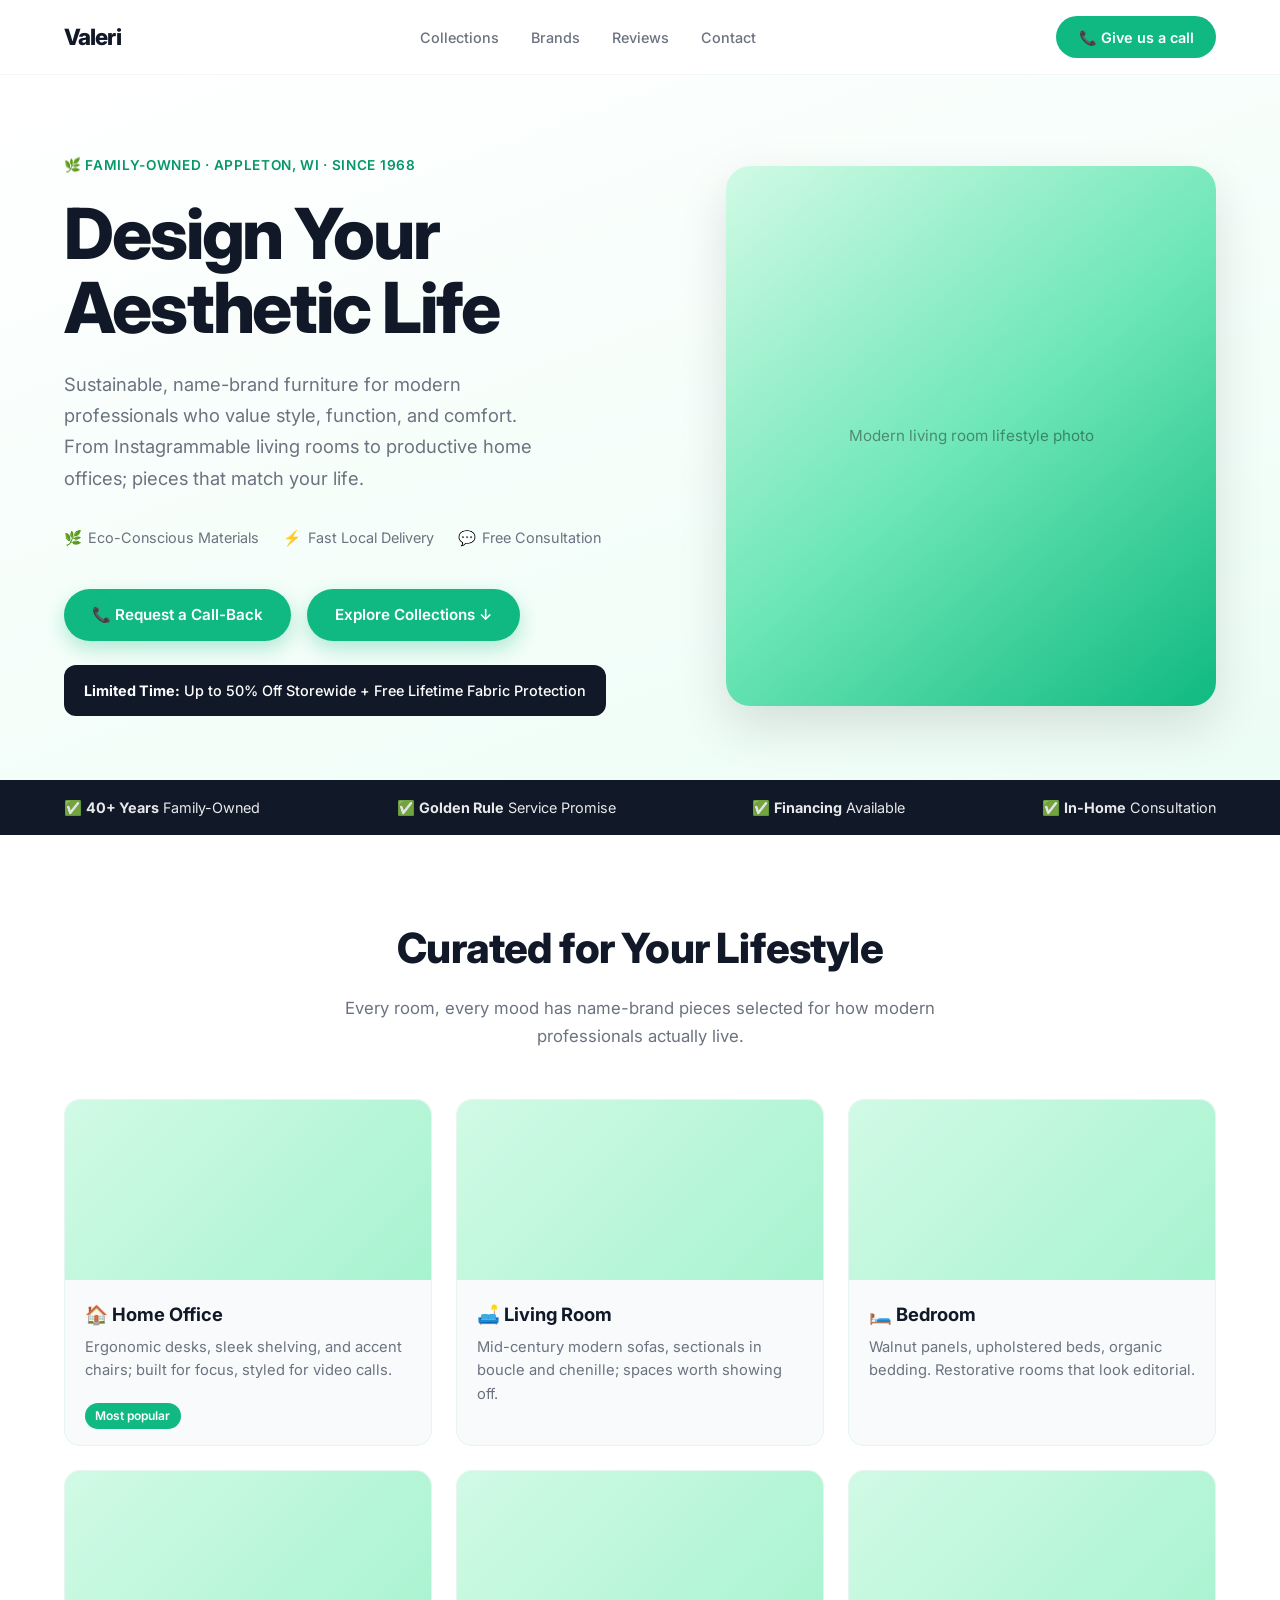
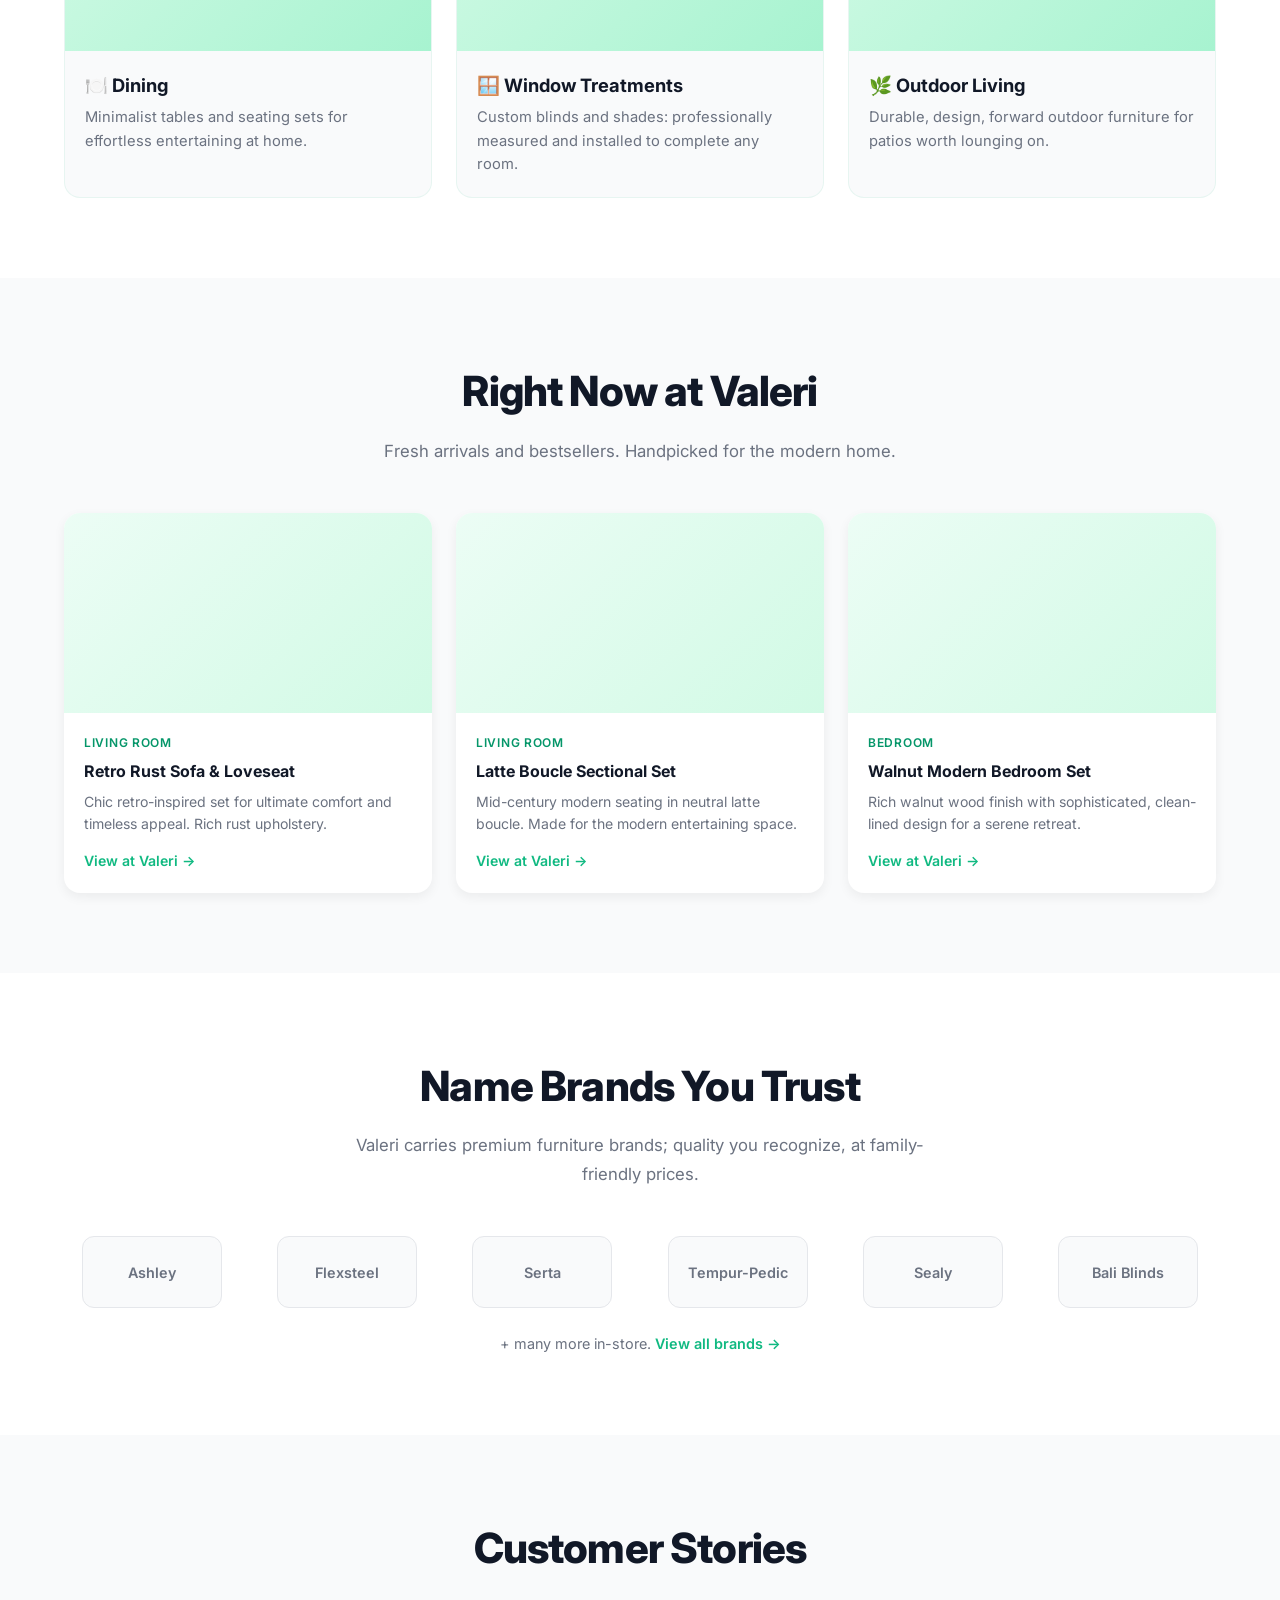
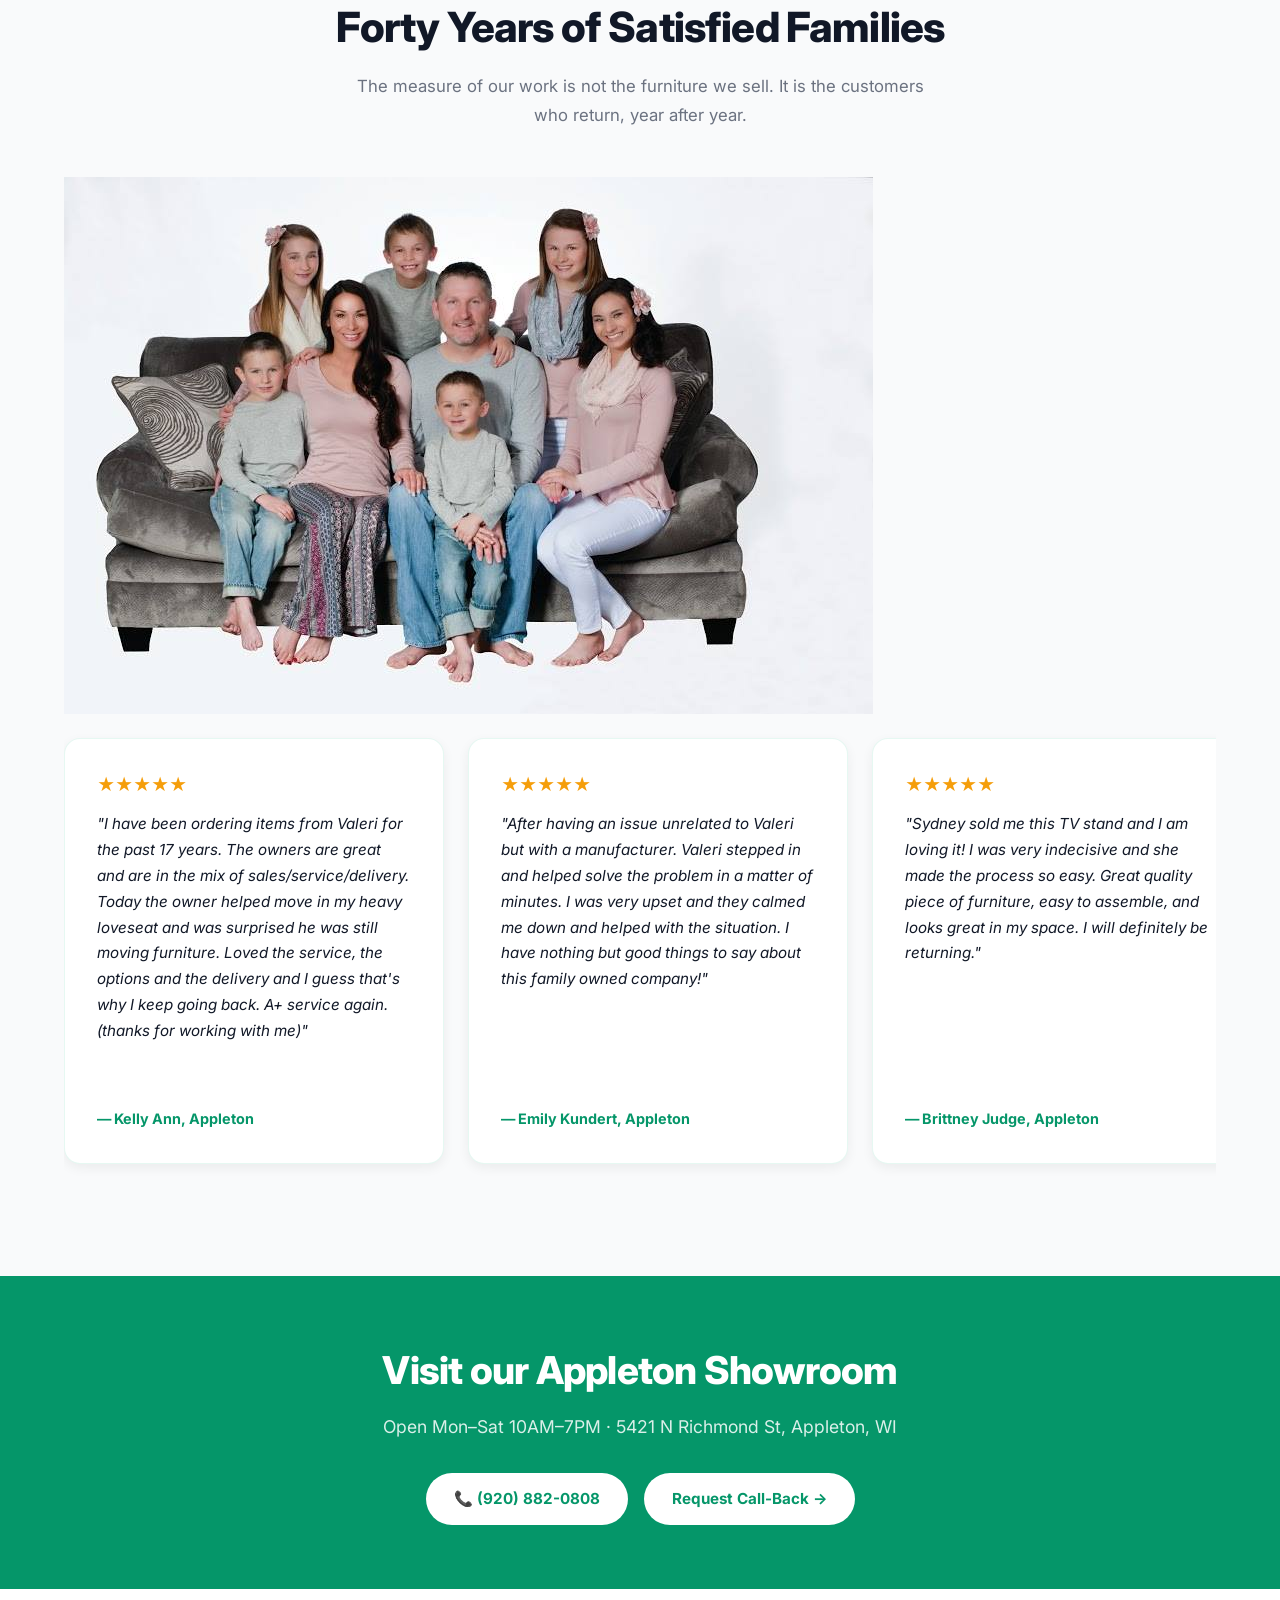
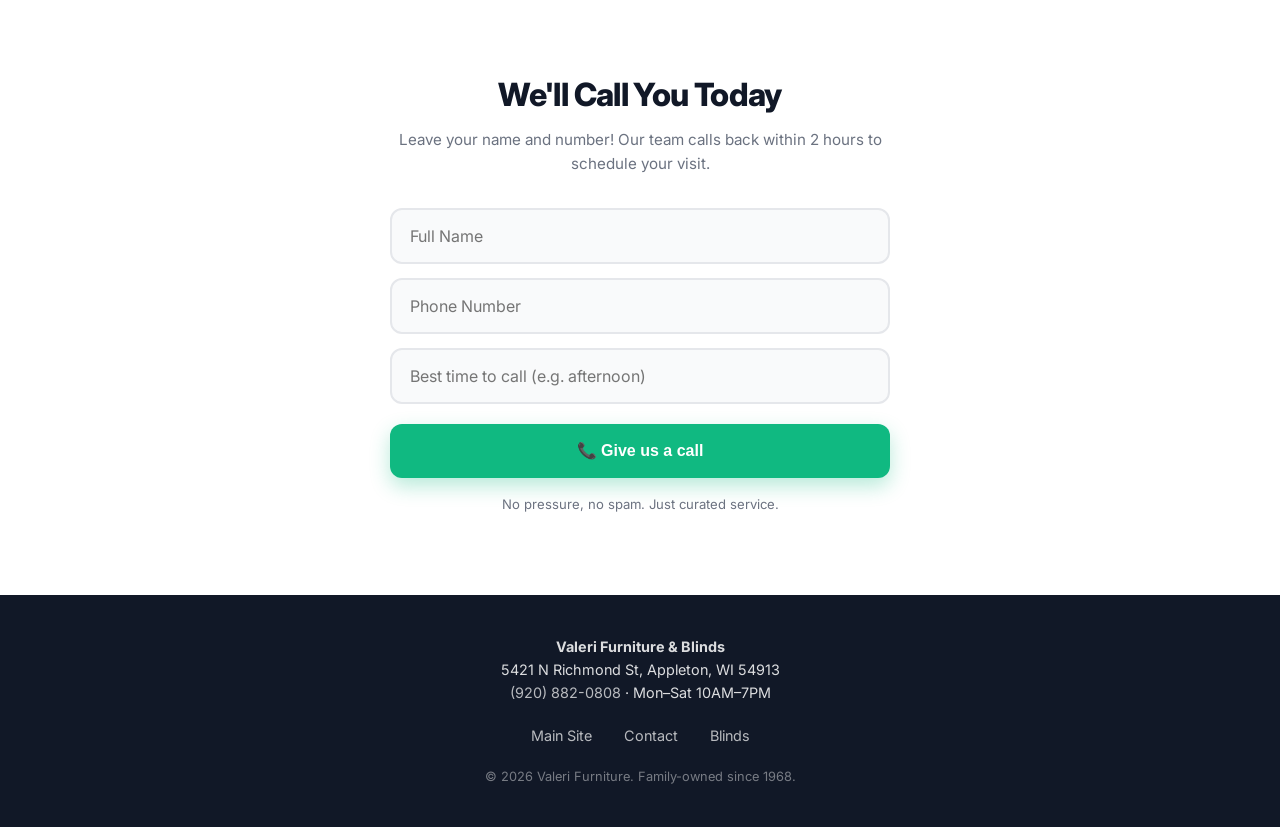
==== landing1/index.html @ 9cef9d53 "Modified image tag" ====
<!DOCTYPE html>
<html lang="en">
<head>
  <meta charset="UTF-8">
  <meta name="viewport" content="width=device-width, initial-scale=1.0">
  <title>Valeri Furniture | Modern Living for Ambitious Homes</title>
  <meta name="description" content="Name-brand furniture & custom blinds for modern professionals in Appleton, WI. Family-owned 40+ years. Schedule your free call-back today.">
  <link rel="stylesheet" href="styles.css">
  <link href="https://fonts.googleapis.com/css2?family=Inter:wght@300;400;500;600;700;800&display=swap" rel="stylesheet">
</head>
<body>

  <!-- Header -->
  <header class="header">
    <div class="container">
      <a href="#" class="logo">Valeri</a>
      <nav class="nav">
        <a href="#lifestyle">Collections</a>
        <a href="#brands">Brands</a>
        <a href="#testimonials">Reviews</a>
        <a href="#quickform">Contact</a>
      </nav>
      <a href="#quickform" class="cta-header">📞 Give us a call</a>
    </div>
  </header>

  <!-- Hero -->
  <section class="hero">
    <div class="container hero-grid">
      <div class="hero-content">
        <p class="eyebrow">🌿 Family-owned · Appleton, WI · Since 1968</p>
        <h1>Design Your<br>Aesthetic Life</h1>
        <p class="hero-lead">Sustainable, name-brand furniture for modern professionals who value style, function, and comfort. From Instagrammable living rooms to productive home offices; pieces that match your life.</p>
        <div class="hero-stats">
          <div>🌿 <span>Eco-Conscious Materials</span></div>
          <div>⚡ <span>Fast Local Delivery</span></div>
          <div>💬 <span>Free Consultation</span></div>
        </div>
        <div class="hero-actions">
          <a href="#quickform" class="btn btn-primary">📞 Request a Call-Back</a>
          <a href="#lifestyle" class="btn btn-primary">Explore Collections ↓</a>
        </div>
        <div class="hero-offer">
          <strong>Limited Time:</strong> Up to 50% Off Storewide + Free Lifetime Fabric Protection
        </div>
      </div>
      <div class="hero-image">
        <div class="hero-placeholder">
          <span>Modern living room lifestyle photo</span>
        </div>
      </div>
    </div>
  </section>

  <!-- Trust Bar -->
  <div class="trust-bar">
    <div class="container trust-grid">
      <div>✅ <strong>40+ Years</strong> Family-Owned</div>
      <div>✅ <strong>Golden Rule</strong> Service Promise</div>
      <div>✅ <strong>Financing</strong> Available</div>
      <div>✅ <strong>In-Home</strong> Consultation</div>
    </div>
  </div>

  <!-- Lifestyle Collections -->
  <section id="lifestyle" class="section lifestyle modern">
    <div class="container">
      <h2 class="section-title">Curated for Your Lifestyle</h2>
      <p class="section-subtitle">Every room, every mood has name-brand pieces selected for how modern professionals actually live.</p>
      <div class="grid-3">

        <div class="collection-card">
          <div class="card-image"></div>
          <h3>🏠 Home Office</h3>
          <p>Ergonomic desks, sleek shelving, and accent chairs; built for focus, styled for video calls.</p>
          <span class="card-tag">Most popular</span>
        </div>

        <div class="collection-card">
          <div class="card-image"></div>
          <h3>🛋️ Living Room</h3>
          <p>Mid-century modern sofas, sectionals in boucle and chenille; spaces worth showing off.</p>
        </div>

        <div class="collection-card">
          <div class="card-image"></div>
          <h3>🛏️ Bedroom</h3>
          <p>Walnut panels, upholstered beds, organic bedding. Restorative rooms that look editorial.</p>
        </div>

        <div class="collection-card">
          <div class="card-image"></div>
          <h3>🍽️ Dining</h3>
          <p>Minimalist tables and seating sets for effortless entertaining at home.</p>
        </div>

        <div class="collection-card">
          <div class="card-image"></div>
          <h3>🪟 Window Treatments</h3>
          <p>Custom blinds and shades: professionally measured and installed to complete any room.</p>
        </div>

        <div class="collection-card highlight-card">
          <div class="card-image"></div>
          <h3>🌿 Outdoor Living</h3>
          <p>Durable, design, forward outdoor furniture for patios worth lounging on.</p>
        </div>

      </div>
    </div>
  </section>

  <!-- Featured Products (from real site) -->
  <section class="section products-section">
    <div class="container">
      <h2 class="section-title">Right Now at Valeri</h2>
      <p class="section-subtitle">Fresh arrivals and bestsellers. Handpicked for the modern home.</p>
      <div class="grid-3">

        <div class="product-card">
          <div class="product-image"></div>
          <div class="product-body">
            <span class="product-tag">Living Room</span>
            <h3>Retro Rust Sofa & Loveseat</h3>
            <p>Chic retro-inspired set for ultimate comfort and timeless appeal. Rich rust upholstery.</p>
            <a href="https://valerifurniture.com" target="_blank" class="product-link">View at Valeri →</a>
          </div>
        </div>

        <div class="product-card">
          <div class="product-image"></div>
          <div class="product-body">
            <span class="product-tag">Living Room</span>
            <h3>Latte Boucle Sectional Set</h3>
            <p>Mid-century modern seating in neutral latte boucle. Made for the modern entertaining space.</p>
            <a href="https://valerifurniture.com" target="_blank" class="product-link">View at Valeri →</a>
          </div>
        </div>

        <div class="product-card">
          <div class="product-image"></div>
          <div class="product-body">
            <span class="product-tag">Bedroom</span>
            <h3>Walnut Modern Bedroom Set</h3>
            <p>Rich walnut wood finish with sophisticated, clean-lined design for a serene retreat.</p>
            <a href="https://valerifurniture.com" target="_blank" class="product-link">View at Valeri →</a>
          </div>
        </div>

      </div>
    </div>
  </section>

  <!-- Brands -->
  <section id="brands" class="section brands-section">
    <div class="container">
      <h2 class="section-title">Name Brands You Trust</h2>
      <p class="section-subtitle">Valeri carries premium furniture brands; quality you recognize, at family-friendly prices.</p>
      <div class="brands-grid">
        <div class="brand-logo">Ashley</div>
        <div class="brand-logo">Flexsteel</div>
        <div class="brand-logo">Serta</div>
        <div class="brand-logo">Tempur-Pedic</div>
        <div class="brand-logo">Sealy</div>
        <div class="brand-logo">Bali Blinds</div>
      </div>
      <p class="brands-note">+ many more in-store. <a href="https://valerifurniture.com/collections/brands-we-carry" target="_blank">View all brands →</a></p>
    </div>
  </section>

  <!-- Testimonials -->
  <section id="testimonials" class="section testimonials">
    <div class="container">
      <h2 class="section-title">Customer Stories</h2>
      <h2 class="section-title">Forty Years of Satisfied Families</h2>
      <p class="section-subtitle">The measure of our work is not the furniture we sell. It is the customers who return, year after year.</p>
      <img src="Valerii.jpg" alt="The Valeri Family">

      <div class="testimonial-slider">

        <blockquote class="testimonial">
          <div class="stars">★★★★★</div>
          <p>"I have been ordering items from Valeri for the past 17 years. The owners are great and are in the mix of sales/service/delivery. Today the owner helped move in my heavy loveseat and was surprised he was still moving furniture. Loved the service, the options and the delivery and I guess that's why I keep going back. A+ service again. (thanks for working with me)"</p>
          <cite>— Kelly Ann, Appleton</cite>
        </blockquote>

        <blockquote class="testimonial">
          <div class="stars">★★★★★</div>
          <p>"After having an issue unrelated to Valeri but with a manufacturer. Valeri stepped in and helped solve the problem in a matter of minutes. I was very upset and they calmed me down and helped with the situation. I have nothing but good things to say about this family owned company!"</p>
          <cite>— Emily Kundert, Appleton</cite>
        </blockquote>

        <blockquote class="testimonial">
          <div class="stars">★★★★★</div>
          <p>"Sydney sold me this TV stand and I am loving it! I was very indecisive and she made the process so easy. Great quality piece of furniture, easy to assemble, and looks great in my space. I will definitely be returning."</p>
          <cite>— Brittney Judge, Appleton</cite>
        </blockquote>

        <blockquote class="testimonial">
          <div class="stars">★★★★★</div>
          <p>"Purchased a bedroom set, sectional, mattress & adjustable bed from Valeri Furniture. We are very happy and continue to come back, we even ordered blinds & they installed them a few months ago. This is our go to store! We love Valeri Furniture."</p>
          <cite>— Gabe Vanske, Appleton</cite>
        </blockquote>
        

        <blockquote class="testimonial">
          <div class="stars">★★★★★</div>
          <p>"We had purchased a complete living room set back in 2009 from them. After years of wear and tear, kids and dogs we wanted to finally upgrade with the recent purchase of a new home. We looked many places for a sectional that would fit our budget and need. We found that once again here. We worked with Kenn who was absolutely terrific! He was helpful, knowledgeable and not pushy at all! Would definitely recommend them again to anyone!"</p>
          <cite>— Johanna Edwards, Appleton</cite>
        </blockquote>

        <blockquote class="testimonial">
          <div class="stars">★★★★★</div>
          <p>"The wife & I just had a king split adjustable bed delivered. Best night sleep of my life. I slept in zero gravity all night. My parents referred us to this store several years ago, our whole house is from Valeri Furniture!"</p>
          <cite>— Sawyer Gooding, Appleton</cite>
        </blockquote>

        <a href="https://www.google.com/search?sca_esv=5e11387e8a170f54&biw=1536&bih=730&sxsrf=ANbL-n7asHtGsJh8HxLMoYu7cb5qwlMh2Q:1772824859037&si=AL3DRZHrmvnFAVQPOO2Bzhf8AX9KZZ6raUI_dT7DG_z0kV2_xyOXmFd7DZSTXP_BuLMNf1YDcKlBXFcZuJxismnZFxEmc47LYChSR11AWuBav4-r_kHDCDWfAqDIqKJzDCmRNh333SdoqXtrgco1N5qkAnIiEr9kTg%3D%3D&q=Valeri+Furniture+%26+Blinds+Reviews&sa=X&ved=2ahUKEwjr--Kf_4uTAxW1p1YBHQ_rB0cQ0bkNegQIKRAH" class="btn btn-gold btn-large">Hear from more of our happy customers!</a>

      </div>
    </div>
  </section>

  <!-- CTA Strip -->
  <section class="cta-section">
    <div class="container">
      <h2>Visit our Appleton Showroom</h2>
      <p>Open Mon–Sat 10AM–7PM · 5421 N Richmond St, Appleton, WI</p>
      <div class="quick-actions">
        <a href="tel:+19208820808" class="btn btn-white">📞 (920) 882-0808</a>
        <a href="#quickform" class="btn btn-white">Request Call-Back →</a>
      </div>
    </div>
  </section>

  <!-- Quick Call-Back Form -->
  <section id="quickform" class="section quickform">
    <div class="container">
      <form class="contact-form">
        <h2>We'll Call You Today</h2>
        <p class="form-sub">Leave your name and number! Our team calls back within 2 hours to schedule your visit.</p>
        <div class="form-grid">
          <input type="text" placeholder="Full Name" required>
          <input type="tel" placeholder="Phone Number" required>
          <input type="text" placeholder="Best time to call (e.g. afternoon)">
        </div>
        <button type="submit" class="btn btn-primary">📞 Give us a call</button>
        <p class="form-note">No pressure, no spam. Just curated service.</p>
      </form>
    </div>
  </section>

  <!-- Footer -->
  <footer class="footer">
    <div class="container footer-inner">
      <div>
        <strong>Valeri Furniture & Blinds</strong><br>
        5421 N Richmond St, Appleton, WI 54913<br>
        <a href="tel:+19208820808">(920) 882-0808</a> · Mon–Sat 10AM–7PM
      </div>
      <div class="footer-links">
        <a href="https://valerifurniture.com" target="_blank">Main Site</a>
        <a href="https://valerifurniture.com/pages/contact" target="_blank">Contact</a>
        <a href="https://valerifurniture.com/pages/shades-and-blinds" target="_blank">Blinds</a>
      </div>
      <p class="footer-copy">© 2026 Valeri Furniture. Family-owned since 1968.</p>
    </div>
  </footer>

  <script src="script.js"></script>
</body>
</html>
---- landing1/styles.css ----
/* ============================================
   LP1: Modern Professional (25–45)
   Design: Minimalist, high-contrast, mobile-first
   Psychology: Eco, speed, low-friction
   ============================================ */

:root {
  --primary: #10B981;
  --secondary: #059669;
  --primary-light: #ECFDF5;
  --neutral-50: #F9FAFB;
  --neutral-100: #F3F4F6;
  --neutral-900: #111827;
  --text-primary: #111827;
  --text-secondary: #6B7280;
  --shadow-sm: 0 4px 12px rgba(0,0,0,0.06);
  --shadow-md: 0 10px 30px rgba(0,0,0,0.08);
  --shadow-lg: 0 20px 50px rgba(0,0,0,0.12);
  --radius: 16px;
  --transition: all 0.25s ease;
}

* { margin: 0; padding: 0; box-sizing: border-box; }

body {
  font-family: 'Inter', sans-serif;
  line-height: 1.6;
  color: var(--text-primary);
  background: var(--neutral-50);
  font-weight: 400;
  -webkit-font-smoothing: antialiased;
}

.container {
  max-width: 1200px;
  margin: 0 auto;
  padding: 0 1.5rem;
}

/* ---- Header ---- */
.header {
  position: sticky;
  top: 0;
  background: rgba(255,255,255,0.96);
  backdrop-filter: blur(20px);
  z-index: 100;
  padding: 1rem 0;
  border-bottom: 1px solid rgba(0,0,0,0.04);
}
.header .container {
  display: flex;
  justify-content: space-between;
  align-items: center;
  gap: 2rem;
}
.logo {
  font-weight: 800;
  font-size: 1.4rem;
  letter-spacing: -0.04em;
  text-decoration: none;
  color: var(--text-primary);
}
.nav {
  display: flex;
  gap: 2rem;
}
.nav a {
  color: var(--text-secondary);
  text-decoration: none;
  font-weight: 500;
  font-size: 0.9rem;
  transition: var(--transition);
}
.nav a:hover { color: var(--primary); }
.cta-header {
  background: var(--primary);
  color: white;
  padding: 0.6rem 1.4rem;
  border-radius: 50px;
  font-weight: 600;
  font-size: 0.9rem;
  text-decoration: none;
  transition: var(--transition);
  white-space: nowrap;
}
.cta-header:hover {
  background: var(--secondary);
  transform: translateY(-1px);
}

/* ---- Hero ---- */
.hero {
  padding: 5rem 0 4rem;
  background: linear-gradient(160deg, #ffffff 0%, var(--primary-light) 100%);
  overflow: hidden;
}
.hero-grid {
  display: grid;
  grid-template-columns: 1.1fr 0.9fr;
  gap: 4rem;
  align-items: center;
}
.eyebrow {
  display: block;
  font-size: 0.85rem;
  font-weight: 600;
  letter-spacing: 0.05em;
  color: var(--secondary);
  text-transform: uppercase;
  margin-bottom: 1.25rem;
}
.hero h1 {
  font-size: clamp(2.8rem, 5.5vw, 4.5rem);
  font-weight: 800;
  line-height: 1.05;
  letter-spacing: -0.03em;
  margin-bottom: 1.5rem;
  color: var(--text-primary);
}
.hero-lead {
  font-size: 1.15rem;
  color: var(--text-secondary);
  margin-bottom: 2rem;
  max-width: 500px;
  line-height: 1.7;
}
.hero-stats {
  display: flex;
  gap: 1.5rem;
  margin-bottom: 2.5rem;
  flex-wrap: wrap;
}
.hero-stats div {
  font-size: 0.9rem;
  font-weight: 600;
  color: var(--text-primary);
  display: flex;
  align-items: center;
  gap: 0.4rem;
}
.hero-stats span {
  font-weight: 400;
  color: var(--text-secondary);
}
.hero-actions {
  display: flex;
  gap: 1rem;
  flex-wrap: wrap;
  margin-bottom: 1.5rem;
}
.hero-offer {
  background: var(--neutral-900);
  color: white;
  padding: 0.9rem 1.25rem;
  border-radius: 12px;
  font-size: 0.9rem;
  font-weight: 500;
  display: inline-block;
}
.hero-placeholder {
  width: 100%;
  aspect-ratio: 4/5;
  max-height: 540px;
  background: linear-gradient(140deg, #D1FAE5 0%, #6EE7B7 50%, #10B981 100%);
  border-radius: 24px;
  display: flex;
  align-items: center;
  justify-content: center;
  color: rgba(0,0,0,0.4);
  font-size: 0.95rem;
  box-shadow: var(--shadow-lg);
}

/* ---- Buttons ---- */
.btn {
  display: inline-flex;
  align-items: center;
  justify-content: center;
  padding: 0.85rem 1.75rem;
  border-radius: 50px;
  font-weight: 600;
  font-size: 0.95rem;
  text-decoration: none;
  transition: var(--transition);
  cursor: pointer;
  border: none;
}
.btn-primary {
  background: var(--primary);
  color: white;
  box-shadow: 0 8px 20px rgba(16,185,129,0.3);
}
.btn-primary:hover {
  background: var(--secondary);
  transform: translateY(-2px);
  box-shadow: 0 16px 32px rgba(16,185,129,0.35);
}
/* For use on LIGHT backgrounds */
.btn-outline-dark {
  background: transparent;
  color: var(--primary);
  border: 1.5px solid var(--primary);
}
.btn-outline-dark:hover {
  background: var(--primary);
  color: white;
}
/* For use on DARK/GREEN backgrounds */
.btn-outline-light {
  background: transparent;
  color: white;
  border: 2px solid rgba(255,255,255,0.7);
}
.btn-outline-light:hover { background: rgba(255,255,255,0.1); }

.btn-ghost {
  background: transparent;
  color: var(--text-secondary);
  border: 1.5px solid #E5E7EB;
}
.btn-ghost:hover {
  border-color: var(--primary);
  color: var(--primary);
}
.btn-white {
  background: white;
  color: var(--secondary);
  font-weight: 700;
}
.btn-white:hover { transform: translateY(-2px); }

/* ---- Trust Bar ---- */
.trust-bar {
  background: var(--neutral-900);
  color: white;
  padding: 1rem 0;
}
.trust-grid {
  display: flex;
  justify-content: space-between;
  align-items: center;
  gap: 1rem;
  flex-wrap: wrap;
  font-size: 0.9rem;
}
.trust-grid div { opacity: 0.9; }

/* ---- Sections ---- */
.section { padding: 5rem 0; }
.section-title {
  font-size: clamp(1.8rem, 3.5vw, 2.6rem);
  font-weight: 800;
  text-align: center;
  margin-bottom: 0.75rem;
  letter-spacing: -0.02em;
}
.section-subtitle {
  text-align: center;
  color: var(--text-secondary);
  font-size: 1.05rem;
  max-width: 600px;
  margin: 0 auto 3rem;
  line-height: 1.7;
}

/* ---- Collection Cards — LEFT ALIGNED, edge-to-edge image ---- */
.lifestyle { background: white; }
.grid-3 {
  display: grid;
  grid-template-columns: repeat(auto-fit, minmax(300px, 1fr));
  gap: 1.5rem;
}
.collection-card {
  background: var(--neutral-50);
  border-radius: var(--radius);
  overflow: hidden;
  transition: var(--transition);
  border: 1px solid rgba(16,185,129,0.08);
  display: flex;
  flex-direction: column;
  text-align: left;           /* FIX: was center */
}
.collection-card:hover {
  transform: translateY(-6px);
  box-shadow: var(--shadow-md);
  border-color: var(--primary);
}
.card-image {
  height: 180px;
  background: linear-gradient(135deg, #D1FAE5, #A7F3D0);
  flex-shrink: 0;
}
.collection-card h3 {
  font-size: 1.15rem;
  font-weight: 700;
  margin-bottom: 0.4rem;
  padding: 1.25rem 1.25rem 0;   /* FIX: padding on text, not card */
  color: var(--text-primary);
}
.collection-card p {
  font-size: 0.92rem;
  color: var(--text-secondary);
  padding: 0 1.25rem 1.25rem;   /* FIX: padding on text */
  flex: 1;
  margin: 0;
}
.card-tag {
  display: inline-block;
  background: var(--primary);
  color: white;
  font-size: 0.75rem;
  font-weight: 600;
  padding: 0.2rem 0.65rem;
  border-radius: 50px;
  margin: 0 1.25rem 1rem;
  align-self: flex-start;
}

/* ---- Products ---- */
.products-section { background: var(--neutral-50); }
.product-card {
  background: white;
  border-radius: var(--radius);
  overflow: hidden;
  box-shadow: var(--shadow-sm);
  transition: var(--transition);
  display: flex;
  flex-direction: column;
}
.product-card:hover {
  transform: translateY(-4px);
  box-shadow: var(--shadow-md);
}
.product-image {
  height: 200px;
  background: linear-gradient(135deg, #ECFDF5, #D1FAE5);
}
.product-body {
  padding: 1.25rem;
  display: flex;
  flex-direction: column;
  flex: 1;
  gap: 0.4rem;
}
.product-tag {
  font-size: 0.75rem;
  font-weight: 600;
  color: var(--secondary);
  text-transform: uppercase;
  letter-spacing: 0.06em;
}
.product-body h3 {
  font-size: 1rem;
  font-weight: 700;
}
.product-body p {
  font-size: 0.88rem;
  color: var(--text-secondary);
  flex: 1;
}
.product-link {
  font-size: 0.88rem;
  font-weight: 600;
  color: var(--primary);
  text-decoration: none;
  margin-top: 0.5rem;
}
.product-link:hover { color: var(--secondary); }

/* ---- Brands ---- */
.brands-section { background: white; }
.brands-grid {
  display: grid;
  grid-template-columns: repeat(auto-fit, minmax(140px, 1fr));
  gap: 1.25rem;
  margin-bottom: 1.5rem;
  justify-items: center;
}
.brand-logo {
  height: 72px;
  width: 140px;
  background: var(--neutral-50);
  border: 1px solid #E5E7EB;
  border-radius: 12px;
  display: flex;
  align-items: center;
  justify-content: center;
  font-weight: 600;
  font-size: 0.9rem;
  color: var(--text-secondary);
  transition: var(--transition);
}
.brand-logo:hover {
  border-color: var(--primary);
  color: var(--primary);
  box-shadow: var(--shadow-sm);
}
.brands-note {
  text-align: center;
  font-size: 0.9rem;
  color: var(--text-secondary);
}
.brands-note a {
  color: var(--primary);
  font-weight: 600;
  text-decoration: none;
}

/* ---- Testimonials ---- */
.testimonials { background: var(--neutral-50); }
.testimonial-slider {
  display: flex;
  gap: 1.5rem;
  overflow-x: auto;
  padding: 1rem 0 2rem;
  scrollbar-width: none;
  -ms-overflow-style: none;
}
.testimonial-slider::-webkit-scrollbar { display: none; }
.testimonial {
  flex: 0 0 380px;
  background: white;
  padding: 2rem;
  border-radius: var(--radius);
  box-shadow: var(--shadow-sm);
  border: 1px solid rgba(16,185,129,0.1);
  display: flex;
  flex-direction: column;
  gap: 0.75rem;
}
.stars { color: #F59E0B; font-size: 1.1rem; }
.testimonial p {
  font-size: 0.95rem;
  color: var(--text-primary);
  line-height: 1.7;
  font-style: italic;
  flex: 1;
}
.testimonial cite {
  font-weight: 700;
  font-style: normal;
  font-size: 0.9rem;
  color: var(--secondary);
}

/* ---- CTA Section ---- */
.cta-section {
  background: var(--secondary);
  color: white;
  text-align: center;
  padding: 4rem 0;
}
.cta-section h2 {
  font-size: clamp(1.8rem, 3vw, 2.5rem);
  font-weight: 800;
  margin-bottom: 0.75rem;
  letter-spacing: -0.02em;
}
.cta-section p {
  font-size: 1.1rem;
  opacity: 0.85;
  margin-bottom: 2rem;
}
.quick-actions {
  display: flex;
  gap: 1rem;
  justify-content: center;
  flex-wrap: wrap;
}

/* ---- Quick Form ---- */
.quickform { background: white; }
.contact-form {
  max-width: 500px;
  margin: 0 auto;
  text-align: center;
}
.contact-form h2 {
  font-size: 2rem;
  font-weight: 800;
  margin-bottom: 0.5rem;
  letter-spacing: -0.02em;
}
.form-sub {
  color: var(--text-secondary);
  margin-bottom: 2rem;
  font-size: 0.95rem;
}
.form-grid {
  display: grid;
  gap: 0.85rem;
  margin-bottom: 1.25rem;
  text-align: left;
}
input {
  padding: 1rem 1.1rem;
  border: 2px solid #E5E7EB;
  border-radius: 12px;
  font-family: inherit;
  font-size: 1rem;
  transition: var(--transition);
  width: 100%;
  background: var(--neutral-50);
}
input:focus {
  outline: none;
  border-color: var(--primary);
  background: white;
  box-shadow: 0 0 0 3px rgba(16,185,129,0.1);
}
.contact-form .btn-primary {
  width: 100%;
  padding: 1.1rem;
  font-size: 1rem;
  border-radius: 12px;
  margin-bottom: 1rem;
}
.form-note {
  font-size: 0.82rem;
  color: var(--text-secondary);
}

/* ---- Footer ---- */
.footer {
  background: var(--neutral-900);
  color: rgba(255,255,255,0.85);
  padding: 2.5rem 0;
  font-size: 0.9rem;
}
.footer-inner {
  display: flex;
  flex-direction: column;
  align-items: center;
  gap: 1.25rem;
  text-align: center;
}
.footer a {
  color: rgba(255,255,255,0.7);
  text-decoration: none;
}
.footer a:hover { color: white; }
.footer-links { display: flex; gap: 2rem; }
.footer-copy { opacity: 0.5; font-size: 0.8rem; }

/* ---- Responsive ---- */
@media (max-width: 900px) {
  .hero-grid {
    grid-template-columns: 1fr;
    gap: 2.5rem;
  }
  .hero-image { display: none; }
  .hero-content { max-width: 100%; }   /* FIX: release full width */
  .trust-grid { justify-content: center; gap: 1.5rem; }
}

@media (max-width: 768px) {
  .nav { display: none; }
  .hero { padding: 3.5rem 0 3rem; }
  .hero h1 { font-size: 2.8rem; }
  .section { padding: 3.5rem 0; }
  .testimonial { flex: 0 0 300px; }
  .grid-3 { grid-template-columns: 1fr; }
  .trust-grid { flex-direction: column; align-items: flex-start; gap: 0.5rem; }
}

@media (max-width: 480px) {
  .container { padding: 0 1rem; }
  .cta-header { display: none; }
  .hero-actions { flex-direction: column; }
}

/* ---- Print ---- */
@media print {
  body { font-size: 12pt; background: white !important; color: black !important; }
  .header, .cta-section, .quickform, .nav, .hero-offer, .trust-bar { display: none !important; }
  a[href^="tel:"] { color: black !important; }
  a[href^="tel:"]::after { content: " (" attr(href) ")"; font-weight: bold; }
}
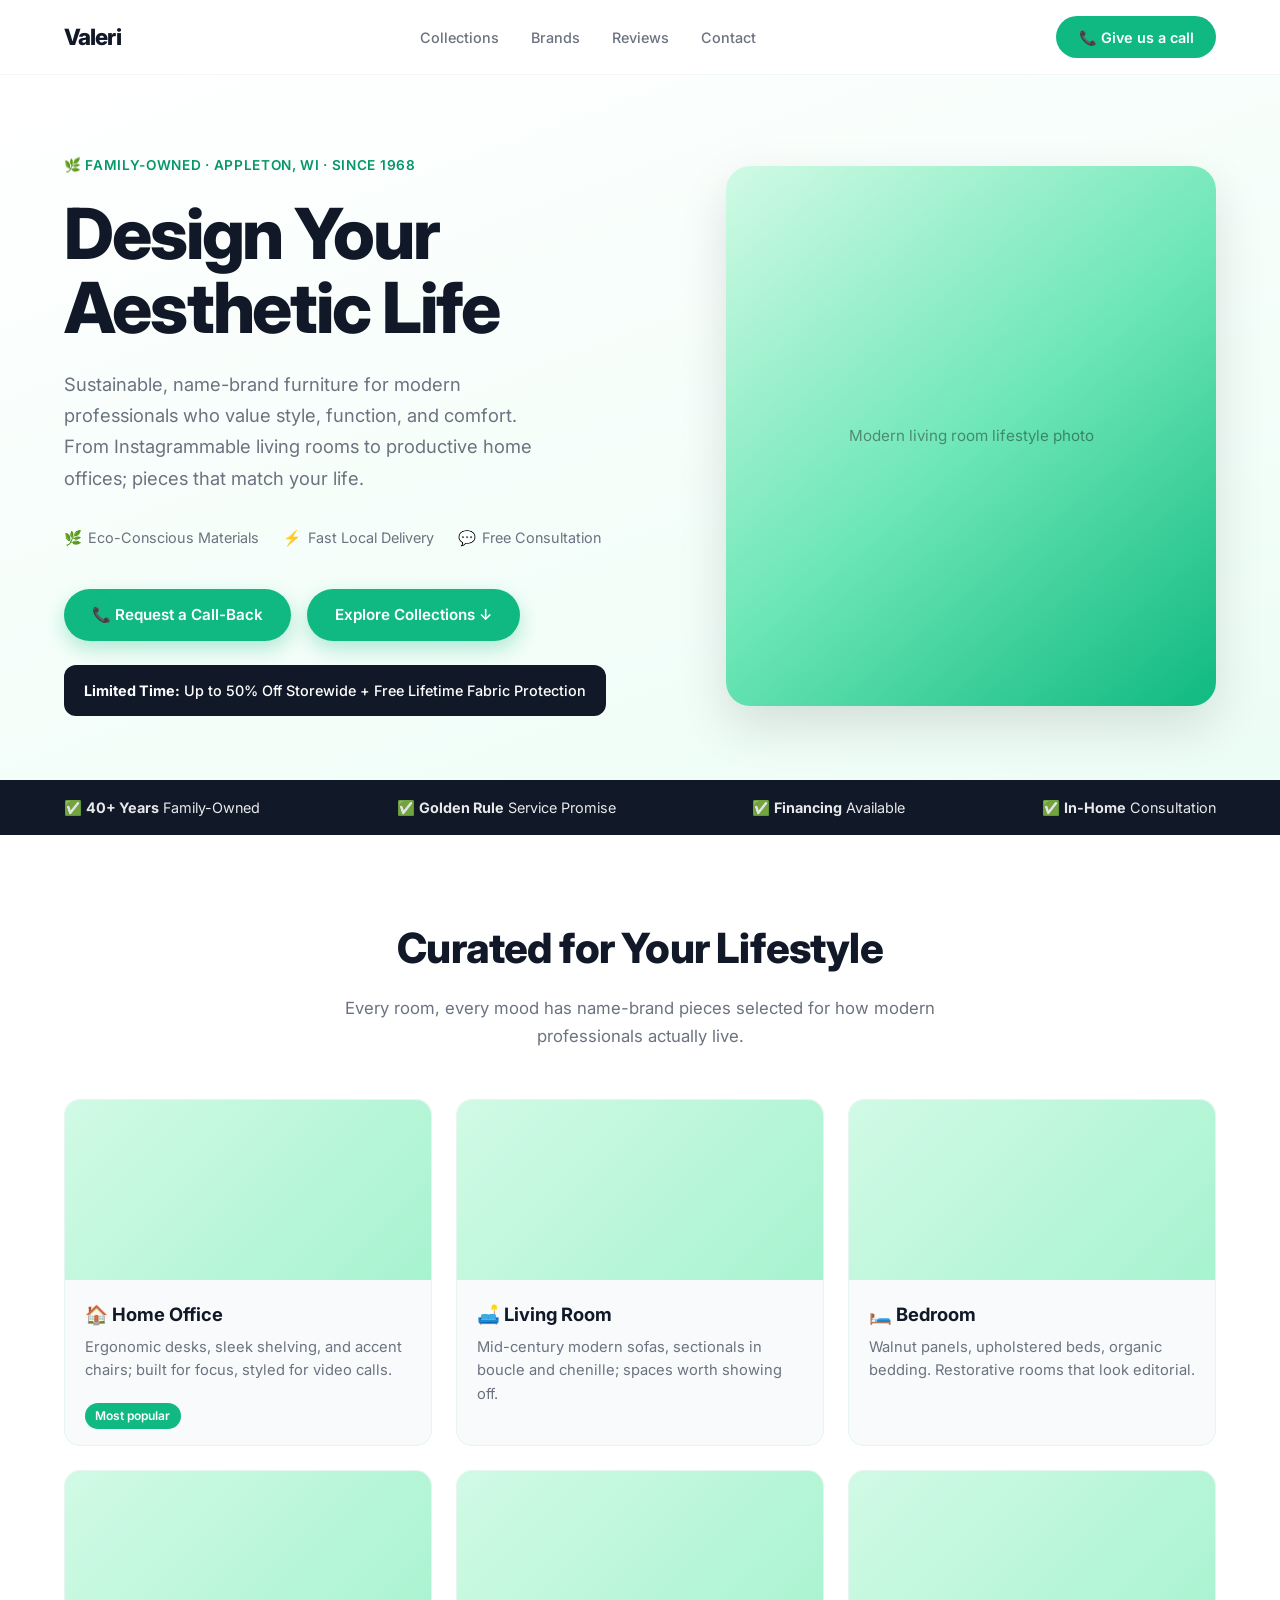
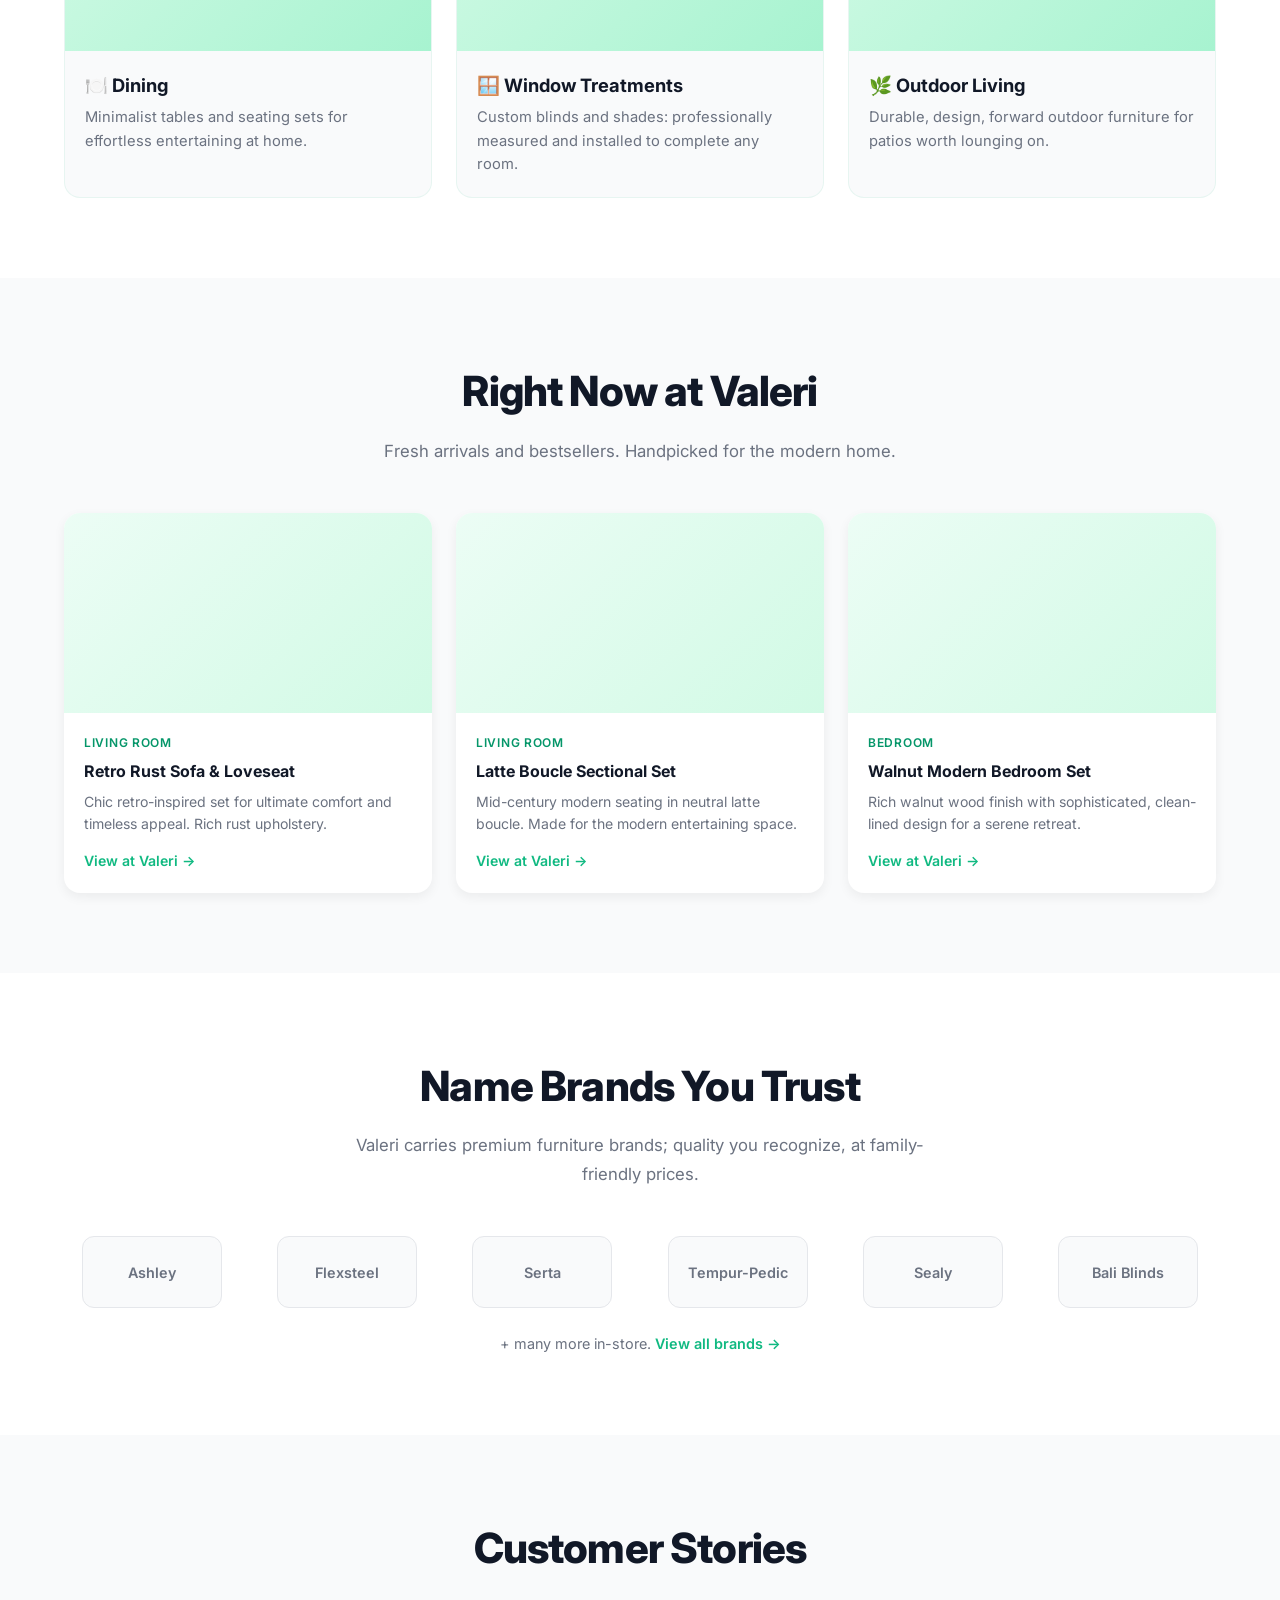
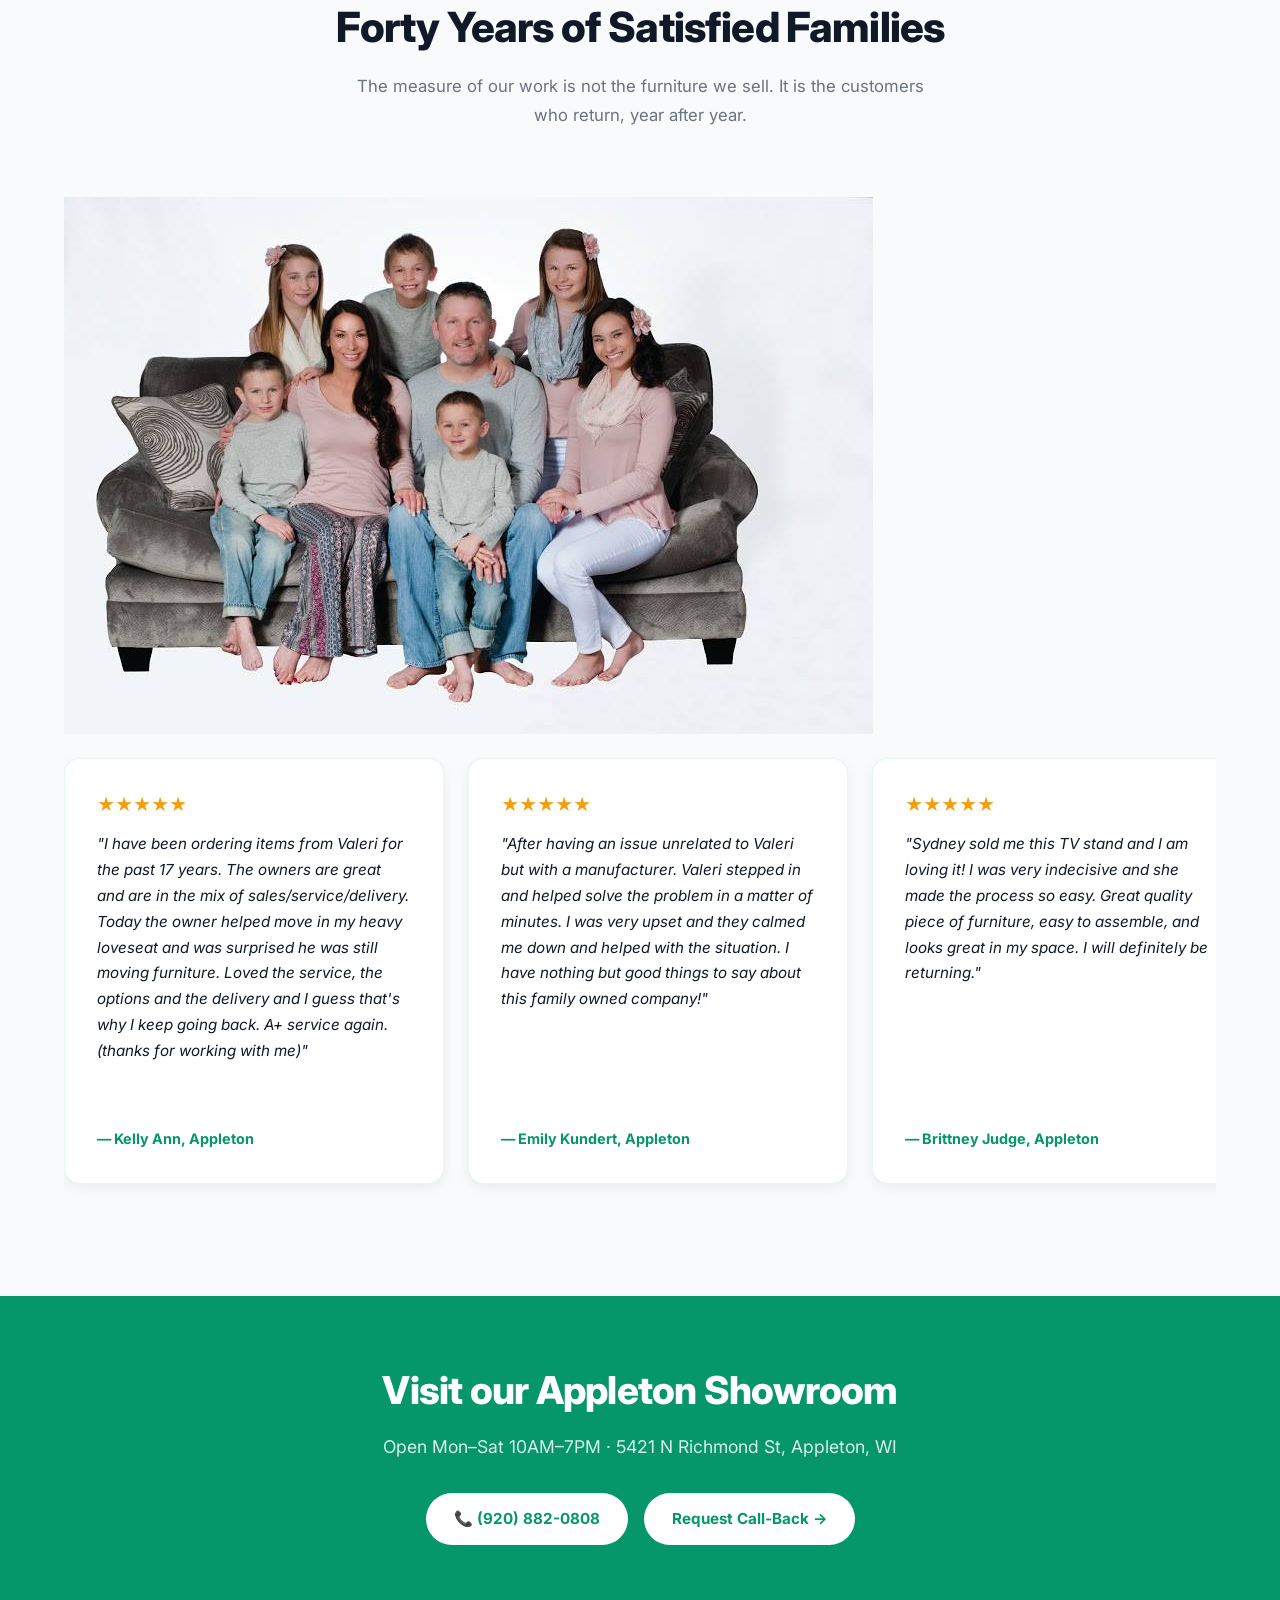
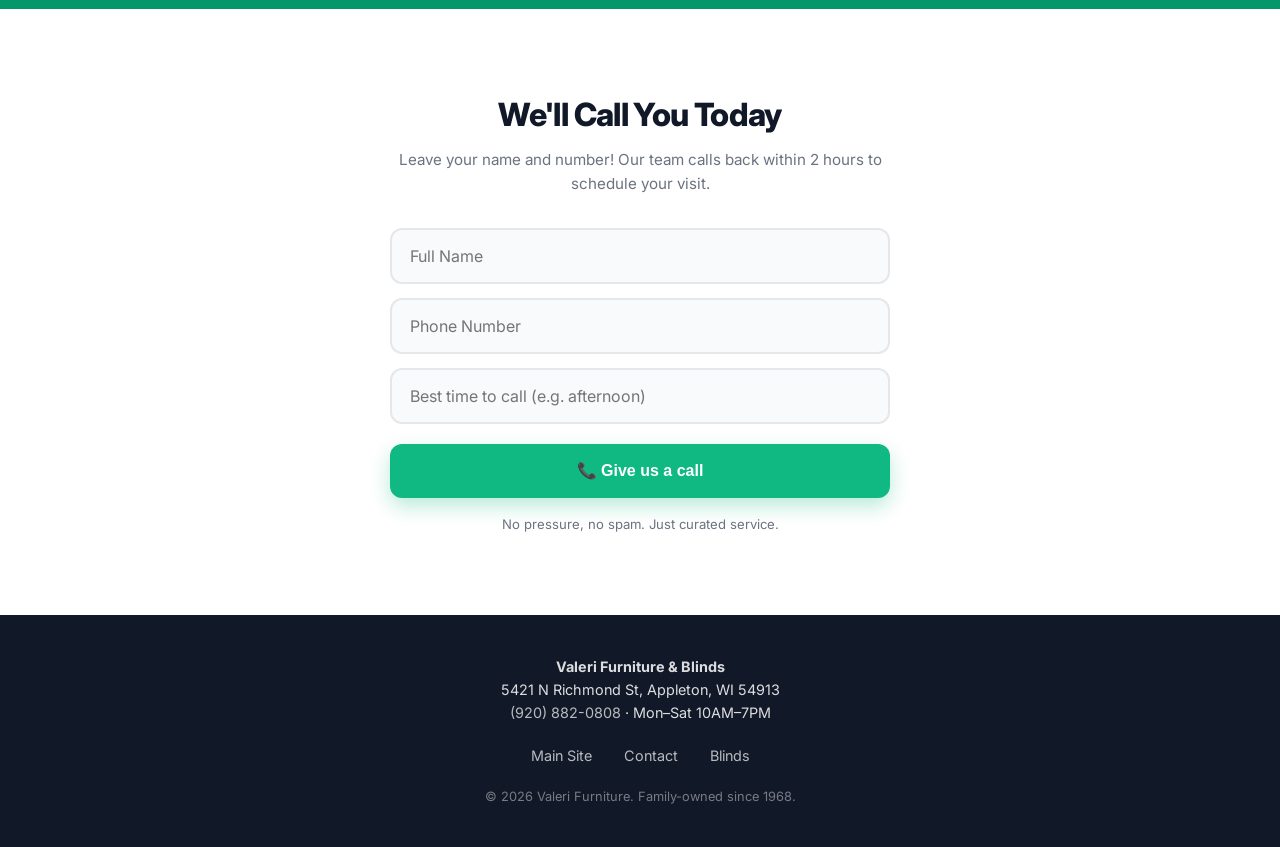
==== commit a1724e4f: "Introduced space around the family photo" ====
--- a/landing1/index.html
+++ b/landing1/index.html
@@ -174,7 +174,7 @@
       <h2 class="section-title">Customer Stories</h2>
       <h2 class="section-title">Forty Years of Satisfied Families</h2>
       <p class="section-subtitle">The measure of our work is not the furniture we sell. It is the customers who return, year after year.</p>
-      <img src="Valerii.jpg" alt="The Valeri Family">
+      <img src="Valerii.jpg" style="margin-top: 20px;" alt="The Valeri Family">
 
       <div class="testimonial-slider">
 
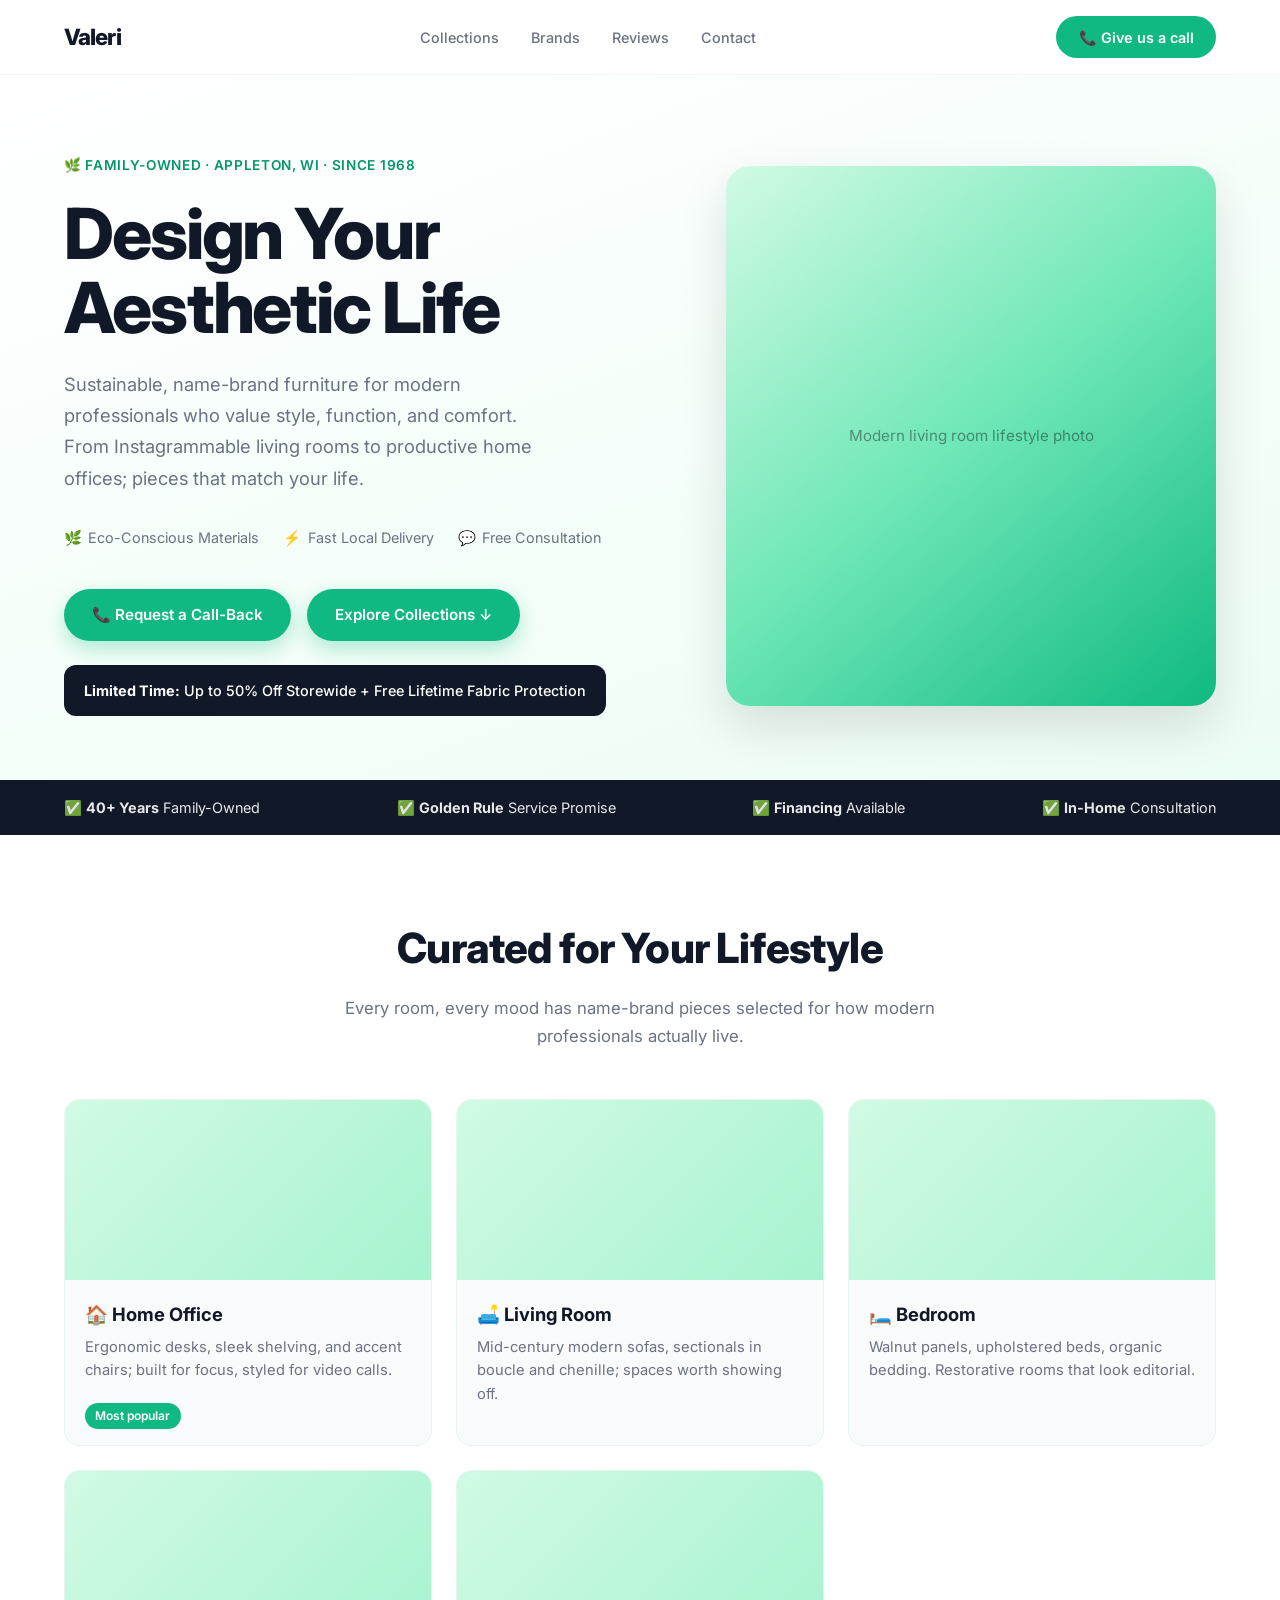
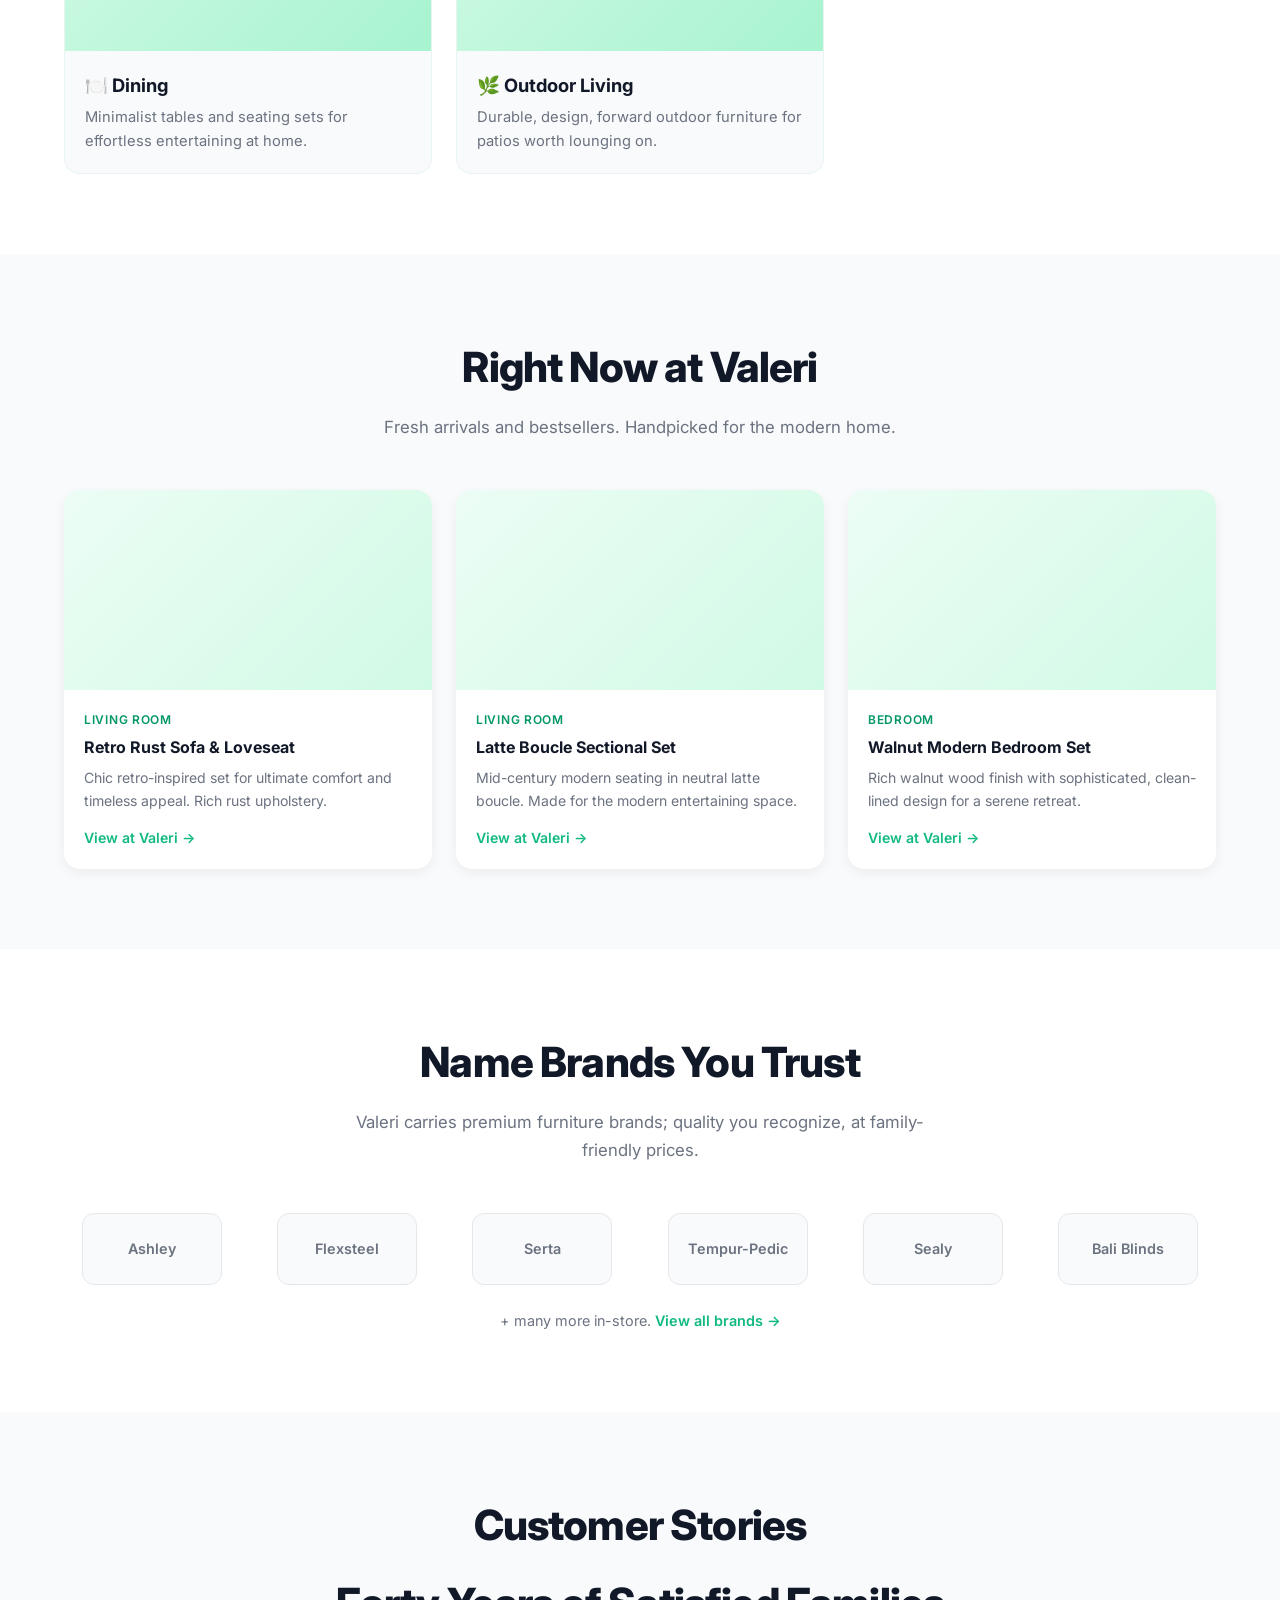
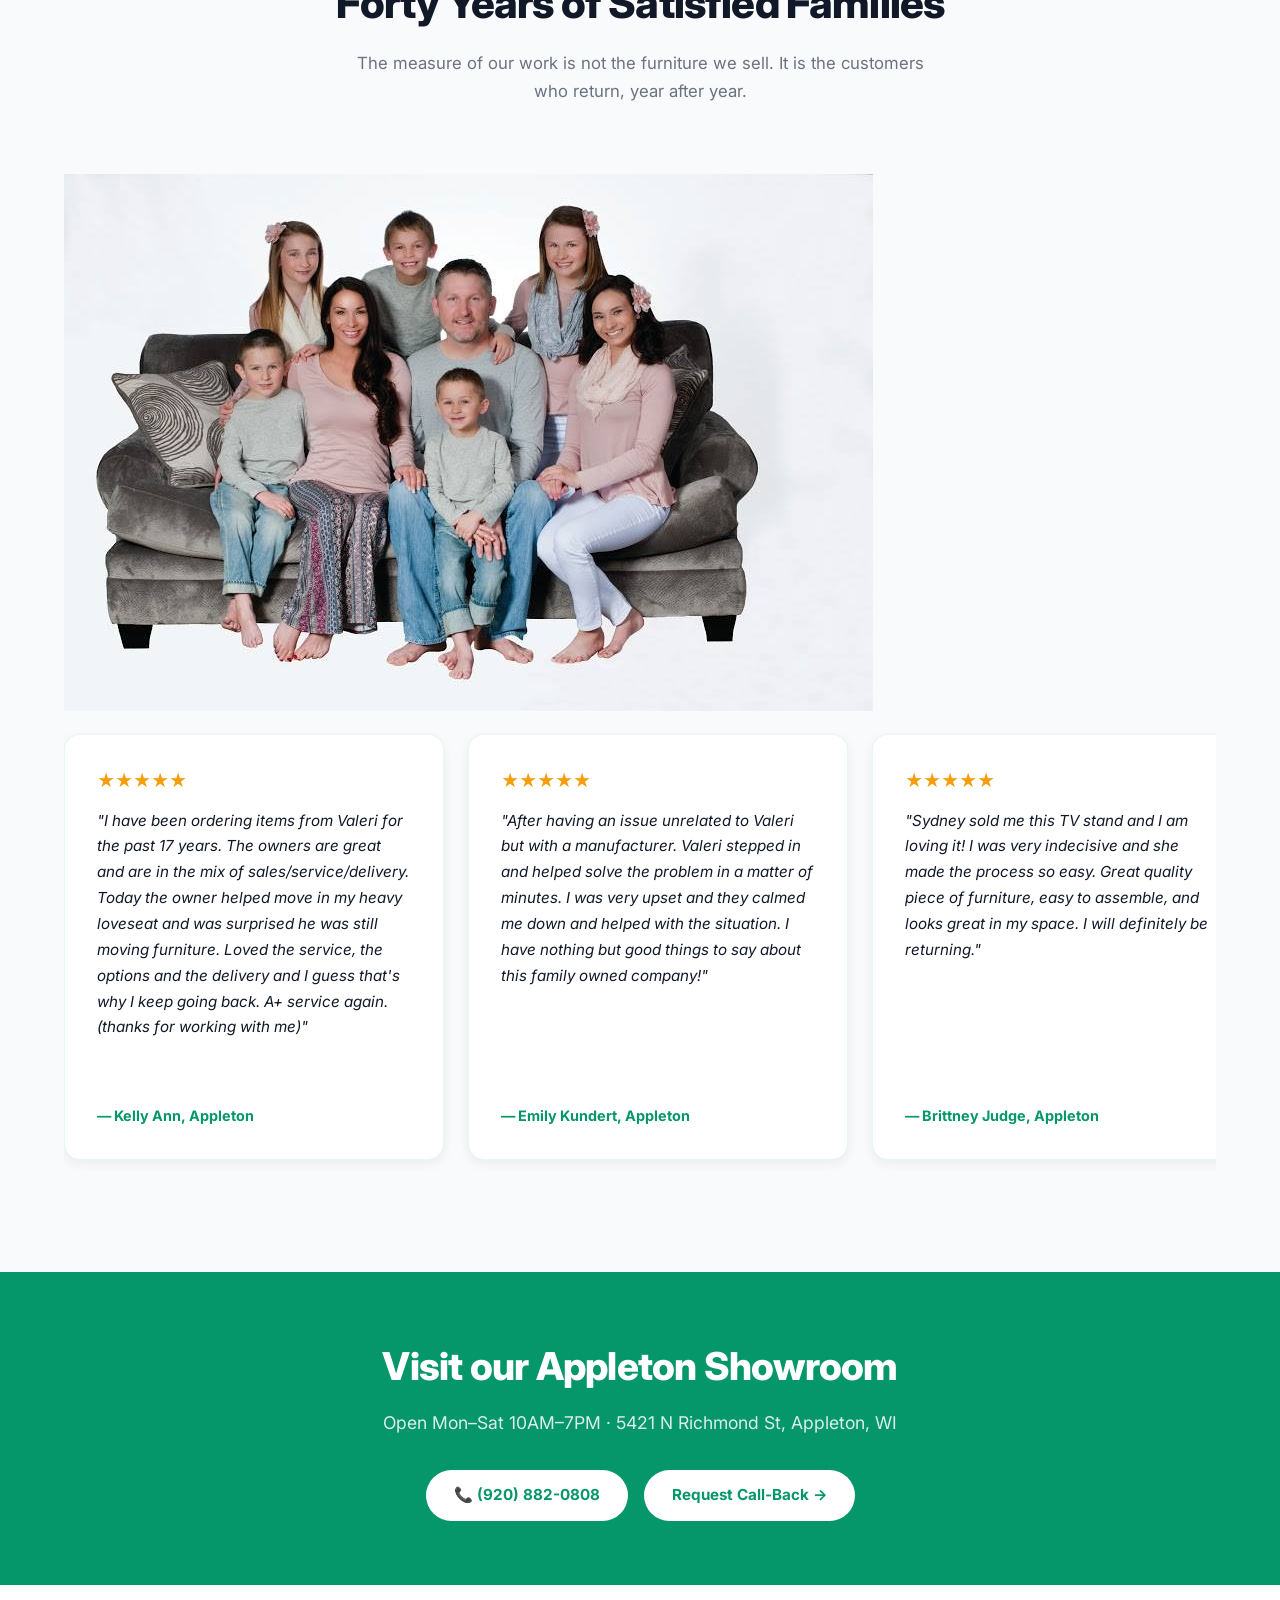
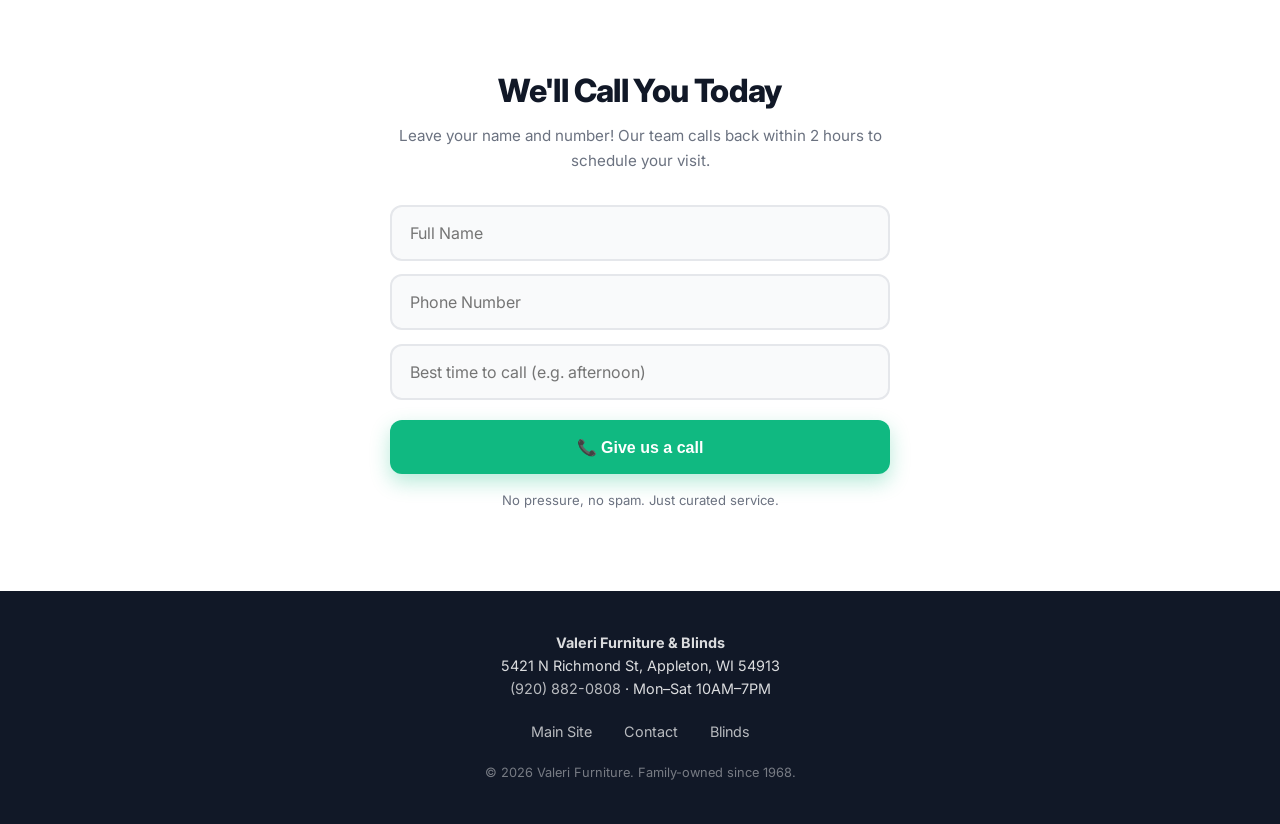
==== commit a05b51a4: "Removed window treatments from both landing pages" ====
--- a/landing1/index.html
+++ b/landing1/index.html
@@ -94,12 +94,6 @@
           <p>Minimalist tables and seating sets for effortless entertaining at home.</p>
         </div>
 
-        <div class="collection-card">
-          <div class="card-image"></div>
-          <h3>🪟 Window Treatments</h3>
-          <p>Custom blinds and shades: professionally measured and installed to complete any room.</p>
-        </div>
-
         <div class="collection-card highlight-card">
           <div class="card-image"></div>
           <h3>🌿 Outdoor Living</h3>
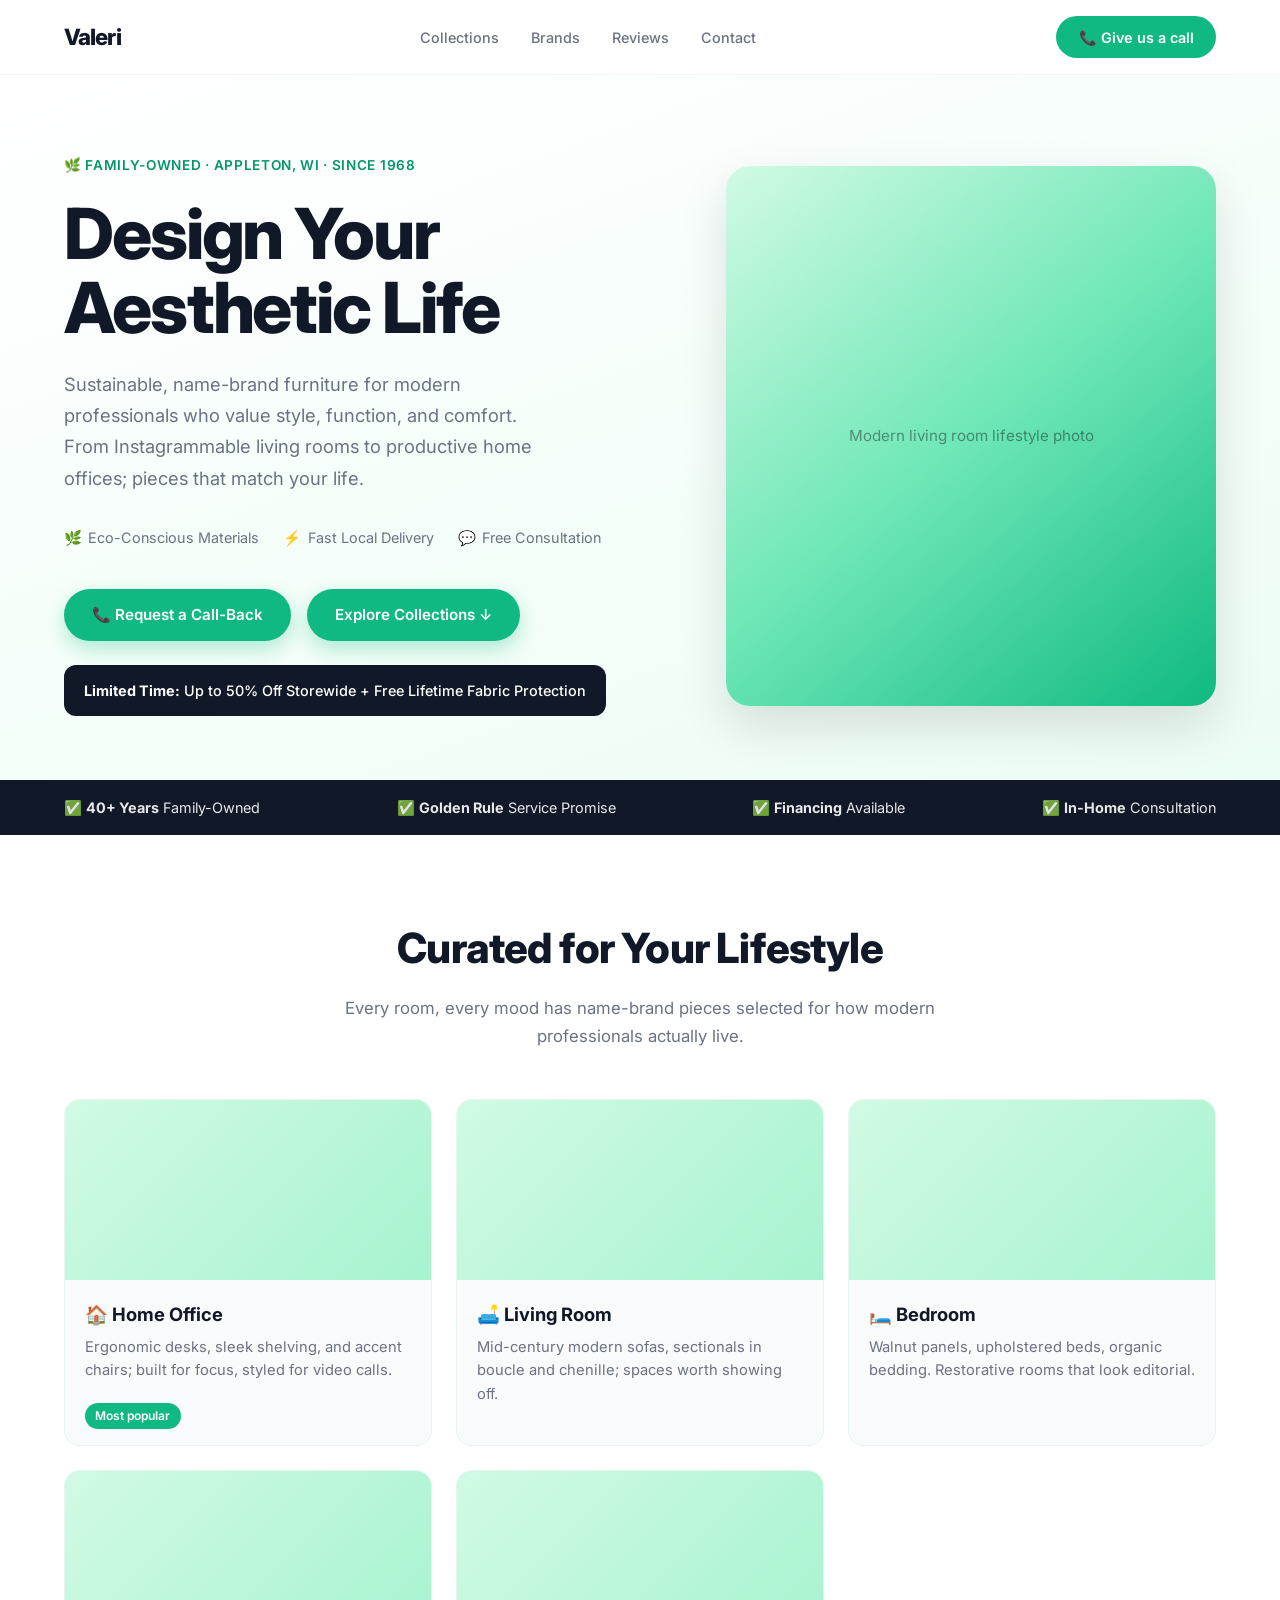
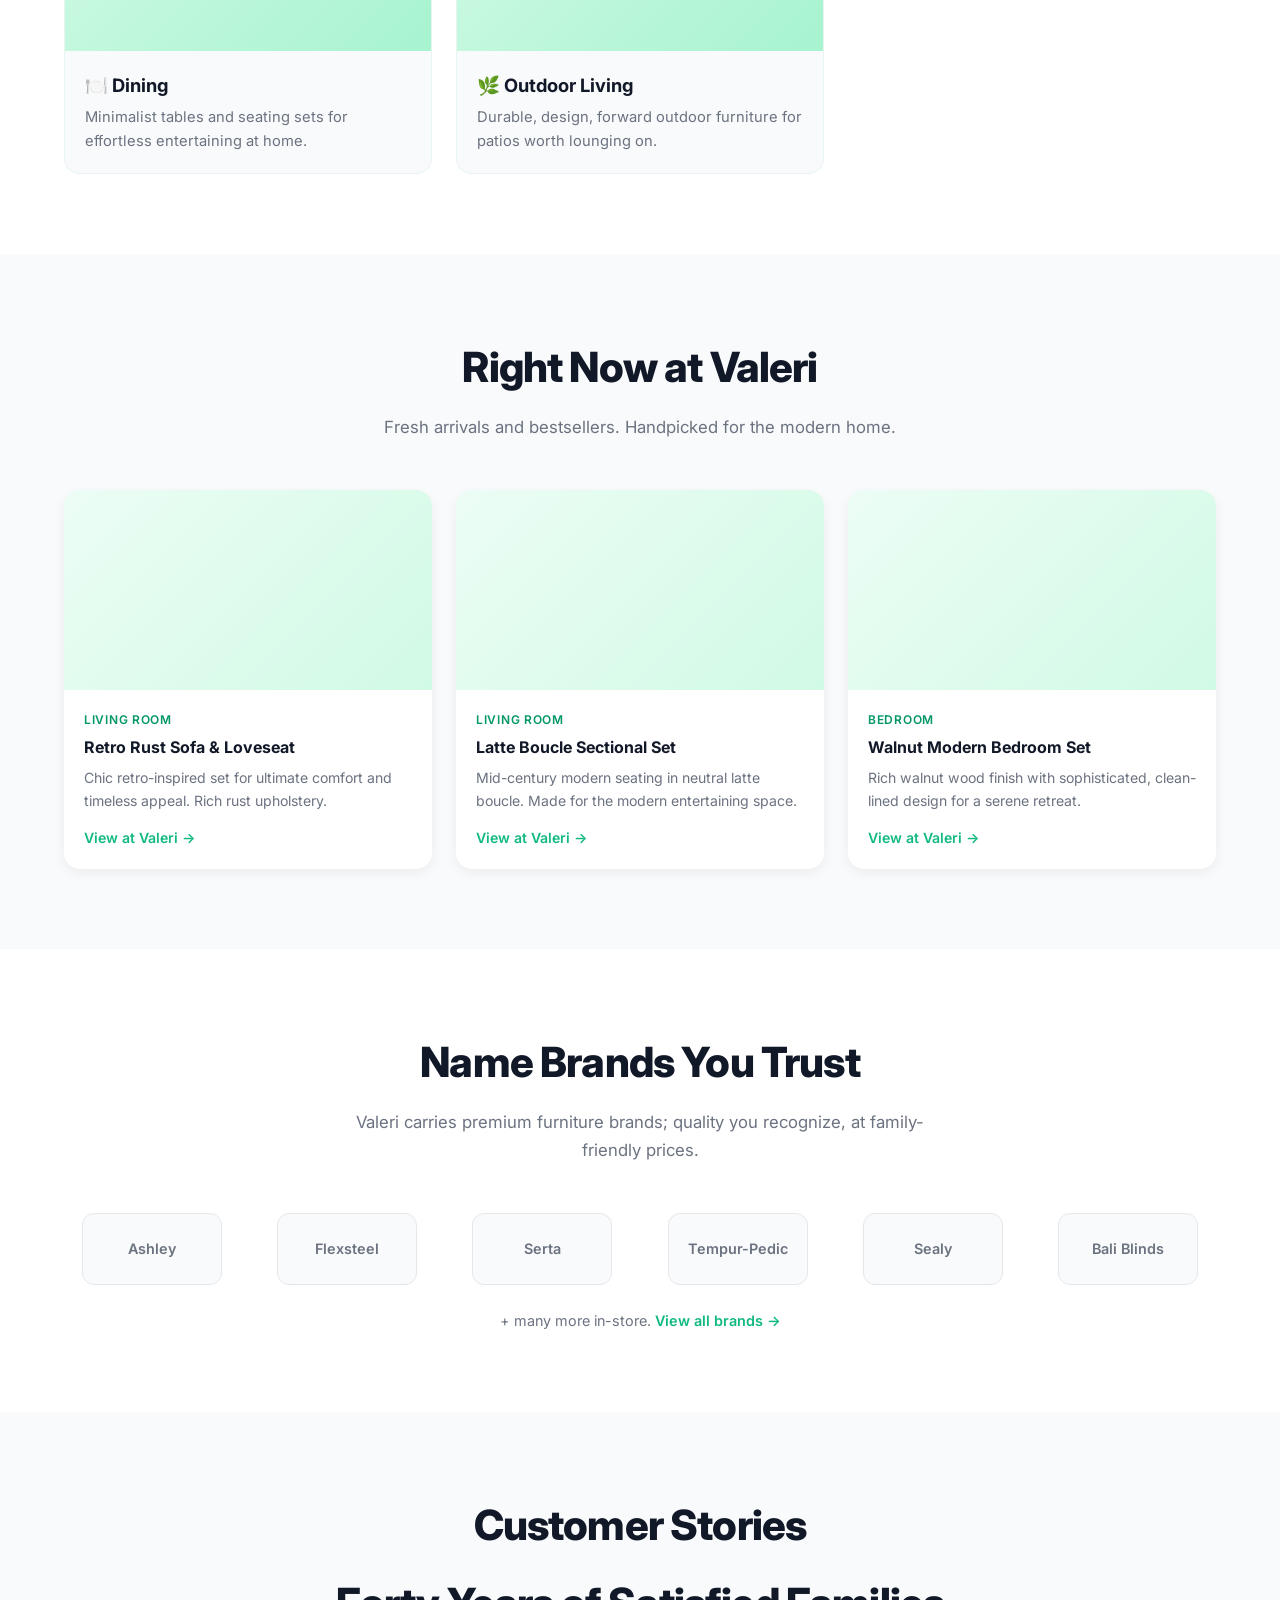
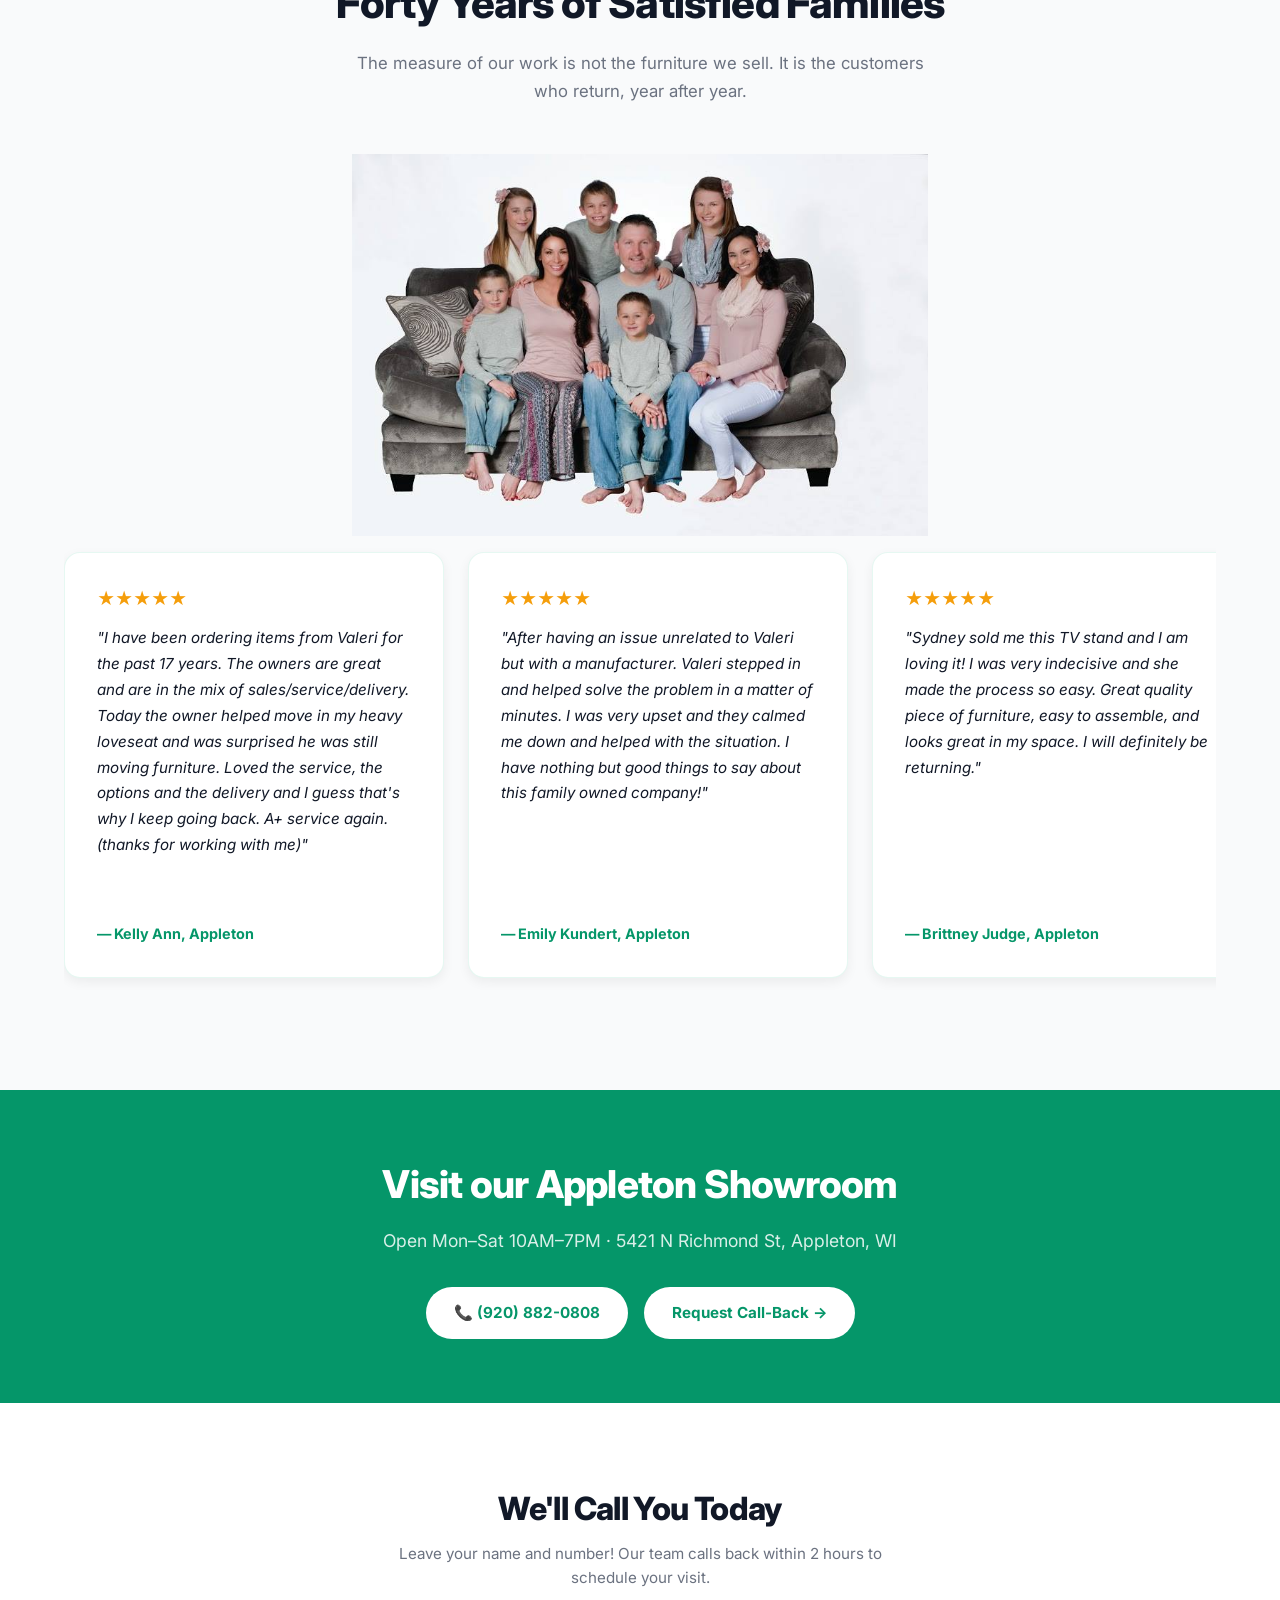
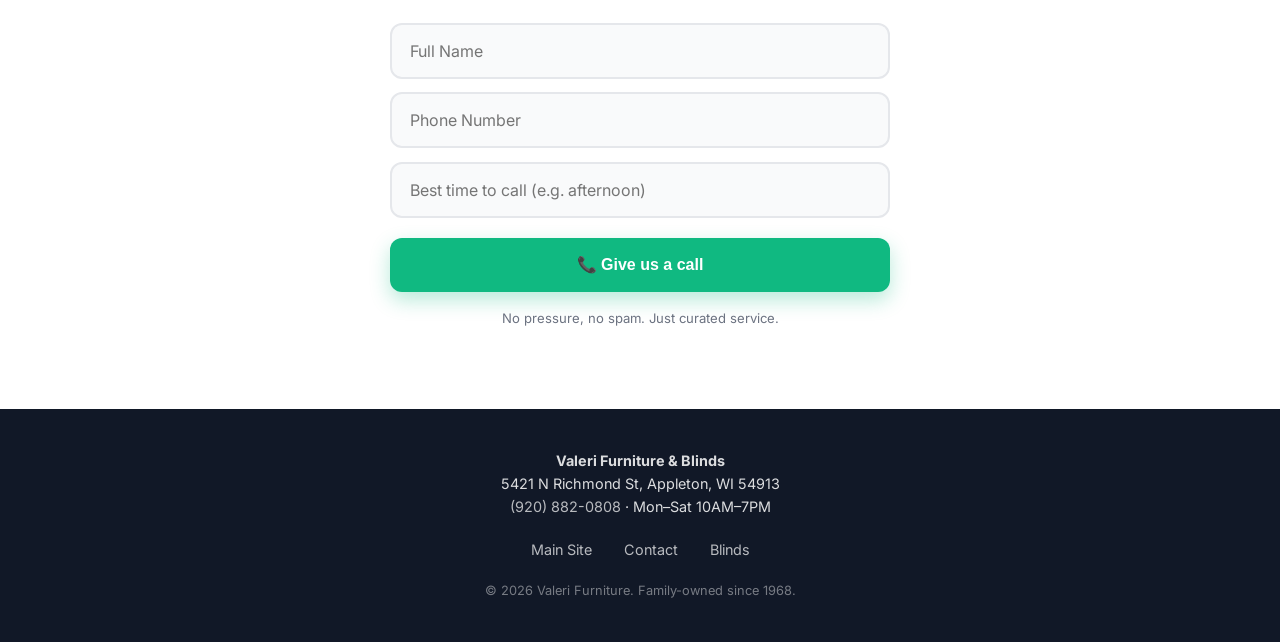
==== commit 710ae24f: "Added new class called center to center align family photo" ====
--- a/landing1/index.html
+++ b/landing1/index.html
@@ -168,7 +168,7 @@
       <h2 class="section-title">Customer Stories</h2>
       <h2 class="section-title">Forty Years of Satisfied Families</h2>
       <p class="section-subtitle">The measure of our work is not the furniture we sell. It is the customers who return, year after year.</p>
-      <img src="Valerii.jpg" style="margin-top: 20px;" alt="The Valeri Family">
+      <img src="Valerii.jpg" style="margin-top: 20px;" alt="The Valeri Family" class="center">
 
       <div class="testimonial-slider">
 
--- a/landing1/styles.css
+++ b/landing1/styles.css
@@ -37,6 +37,16 @@
   padding: 0 1.5rem;
 }
 
+.center {
+  display: block;
+  margin-left: auto;
+  margin-right: auto;
+  /* Optional: Add width or max-width for responsiveness */
+  max-width: 100%;
+  width: 50%;
+}
+
+
 /* ---- Header ---- */
 .header {
   position: sticky;
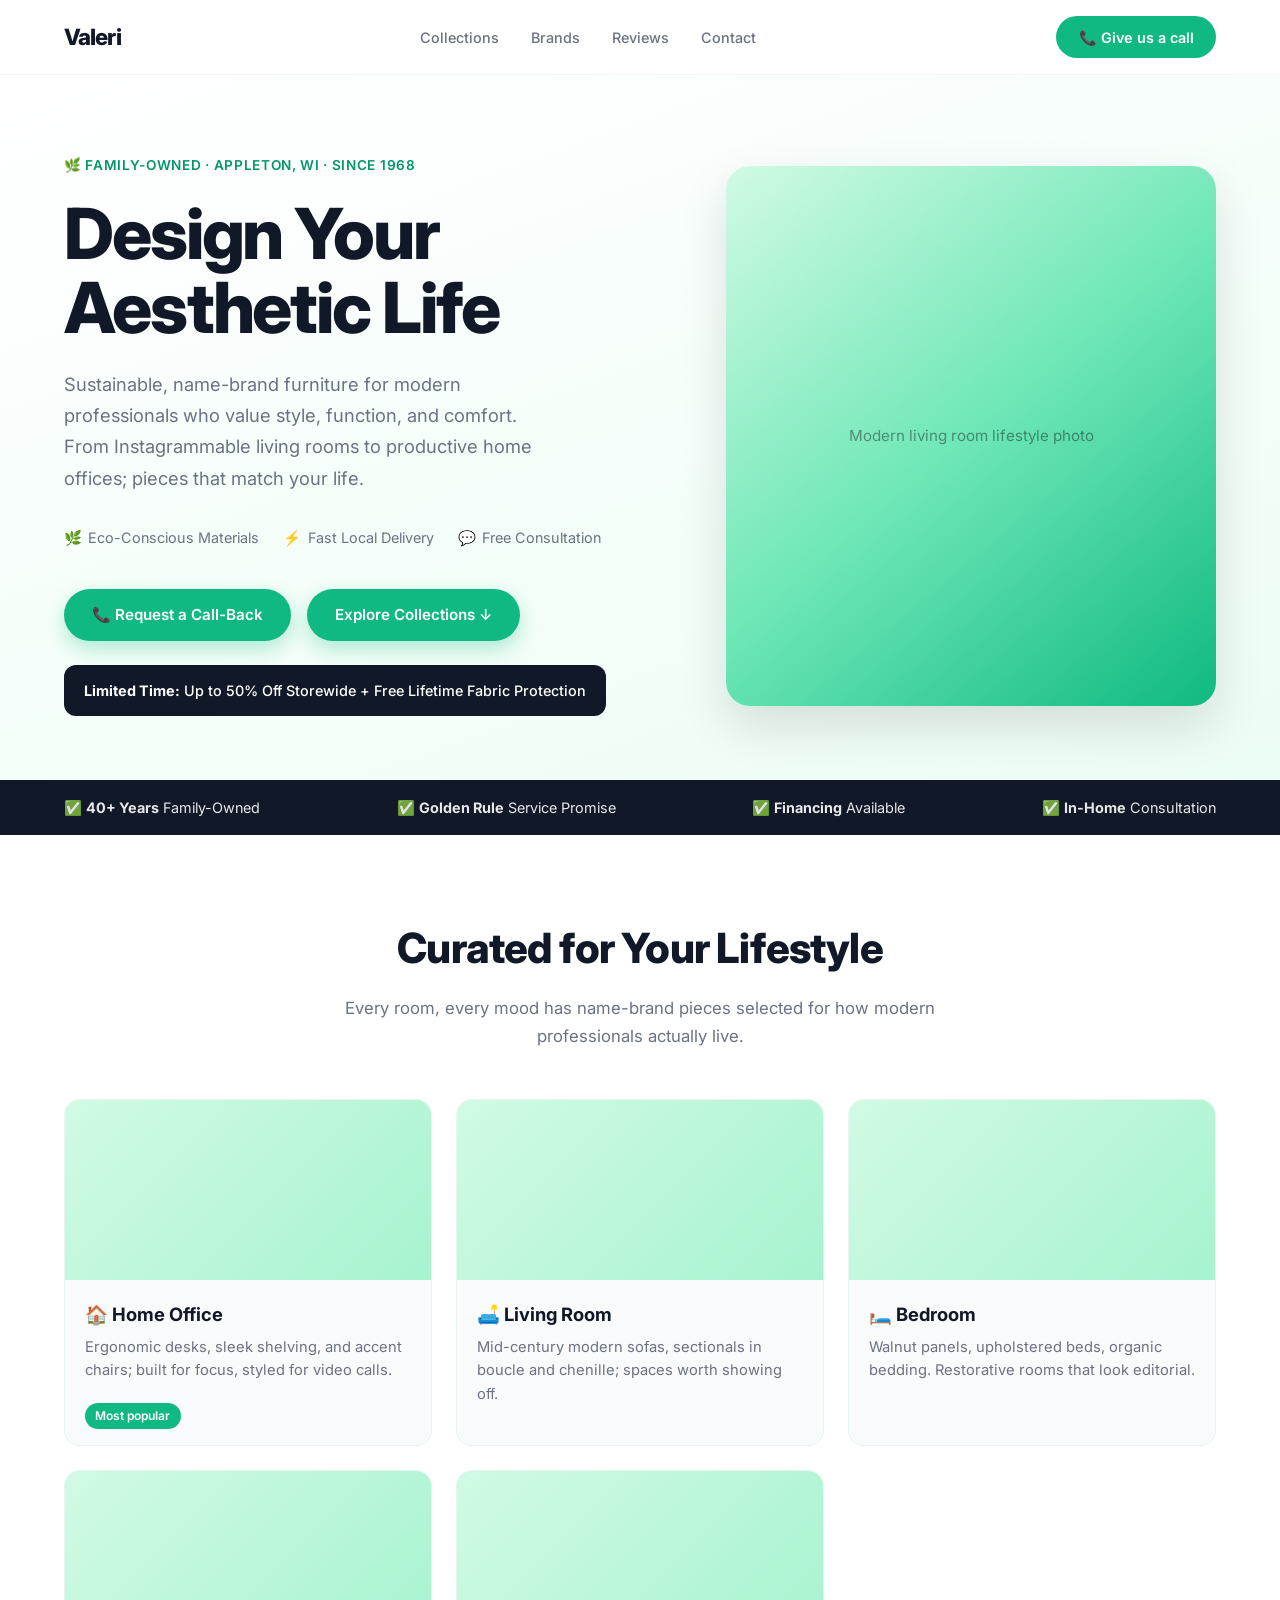
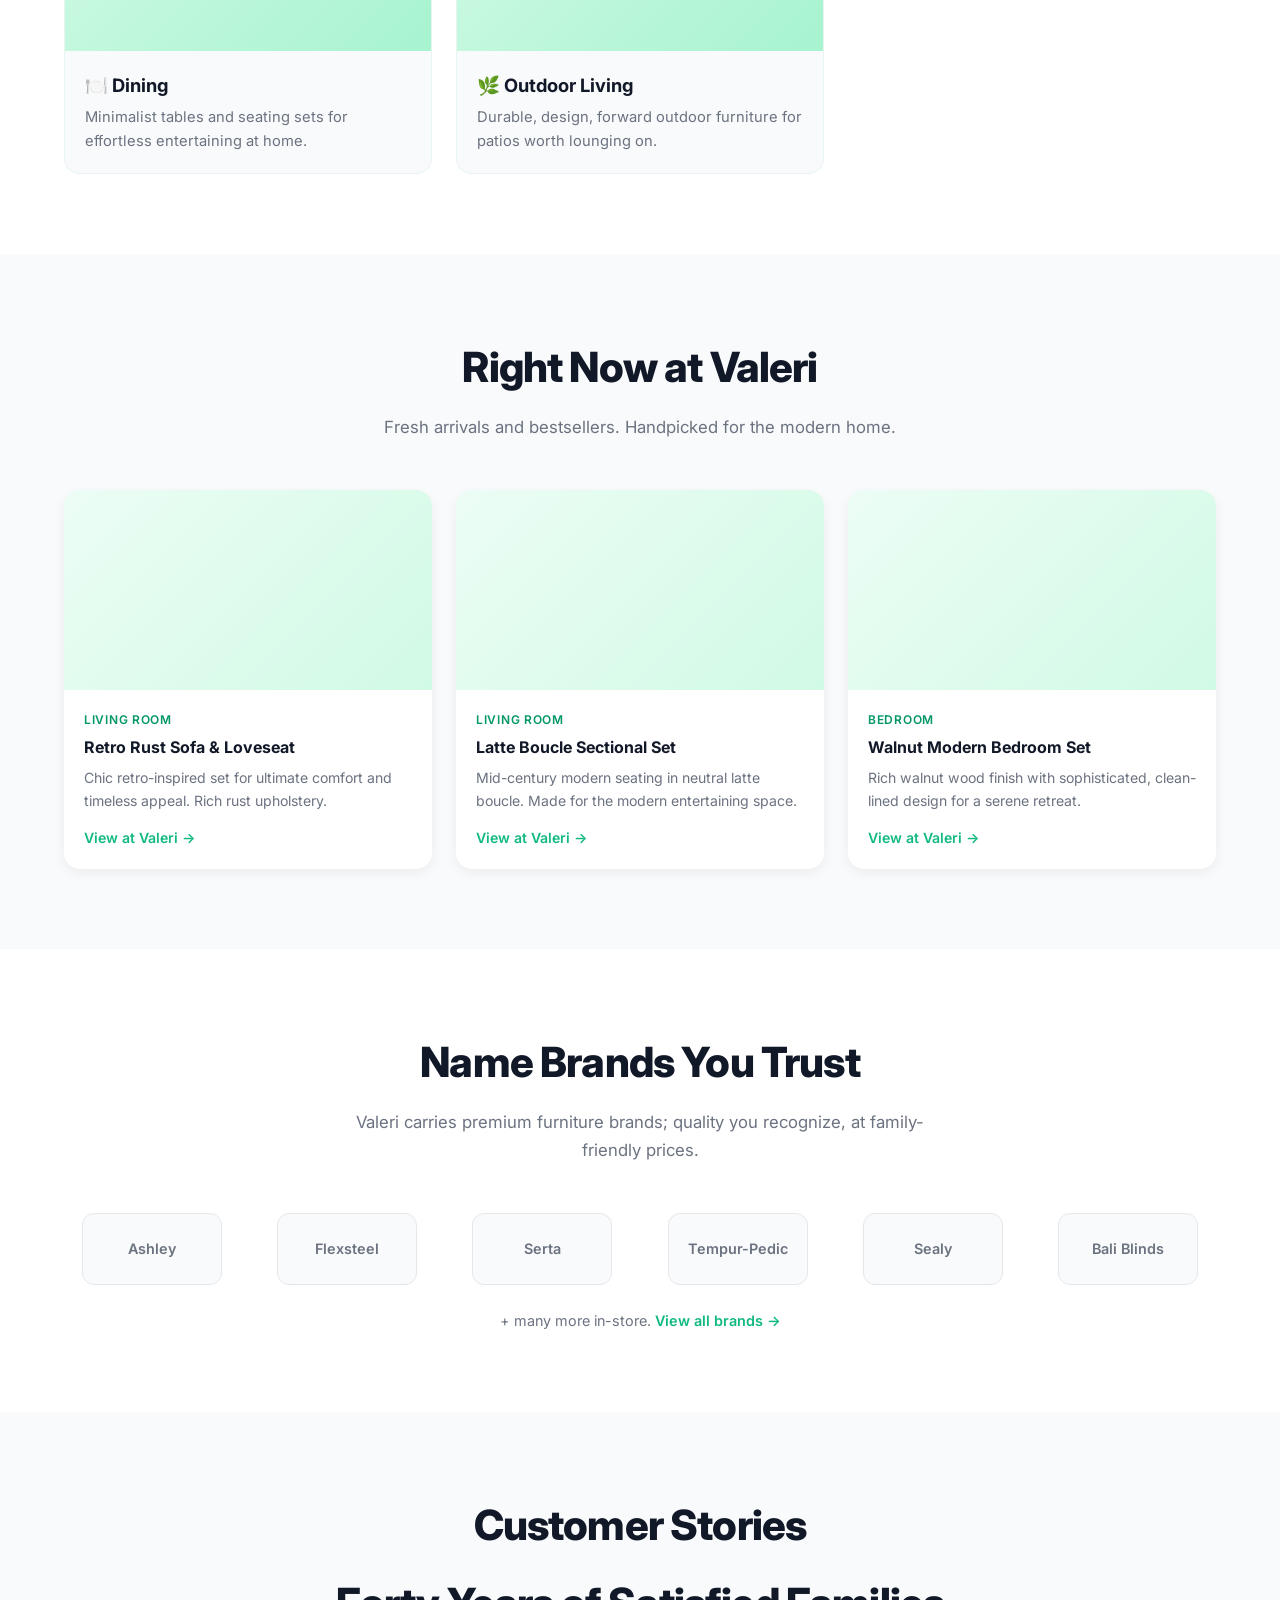
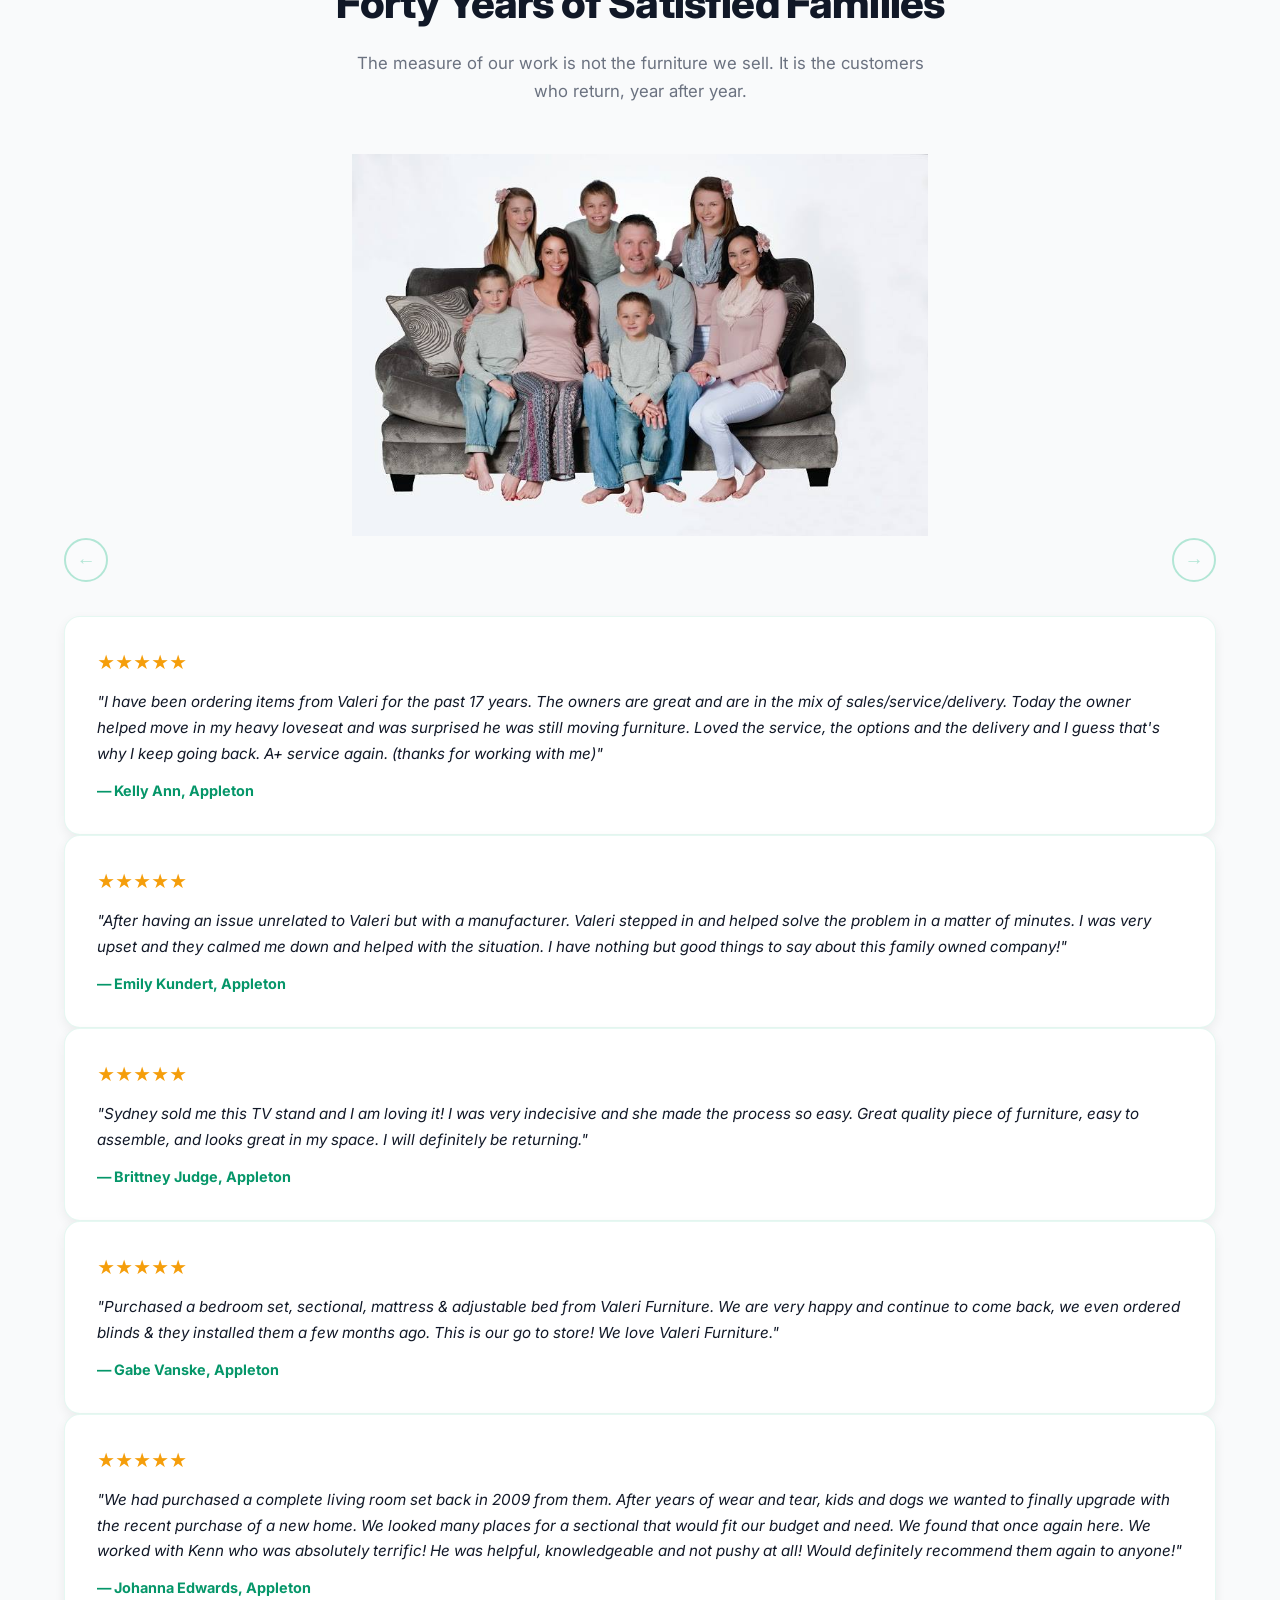
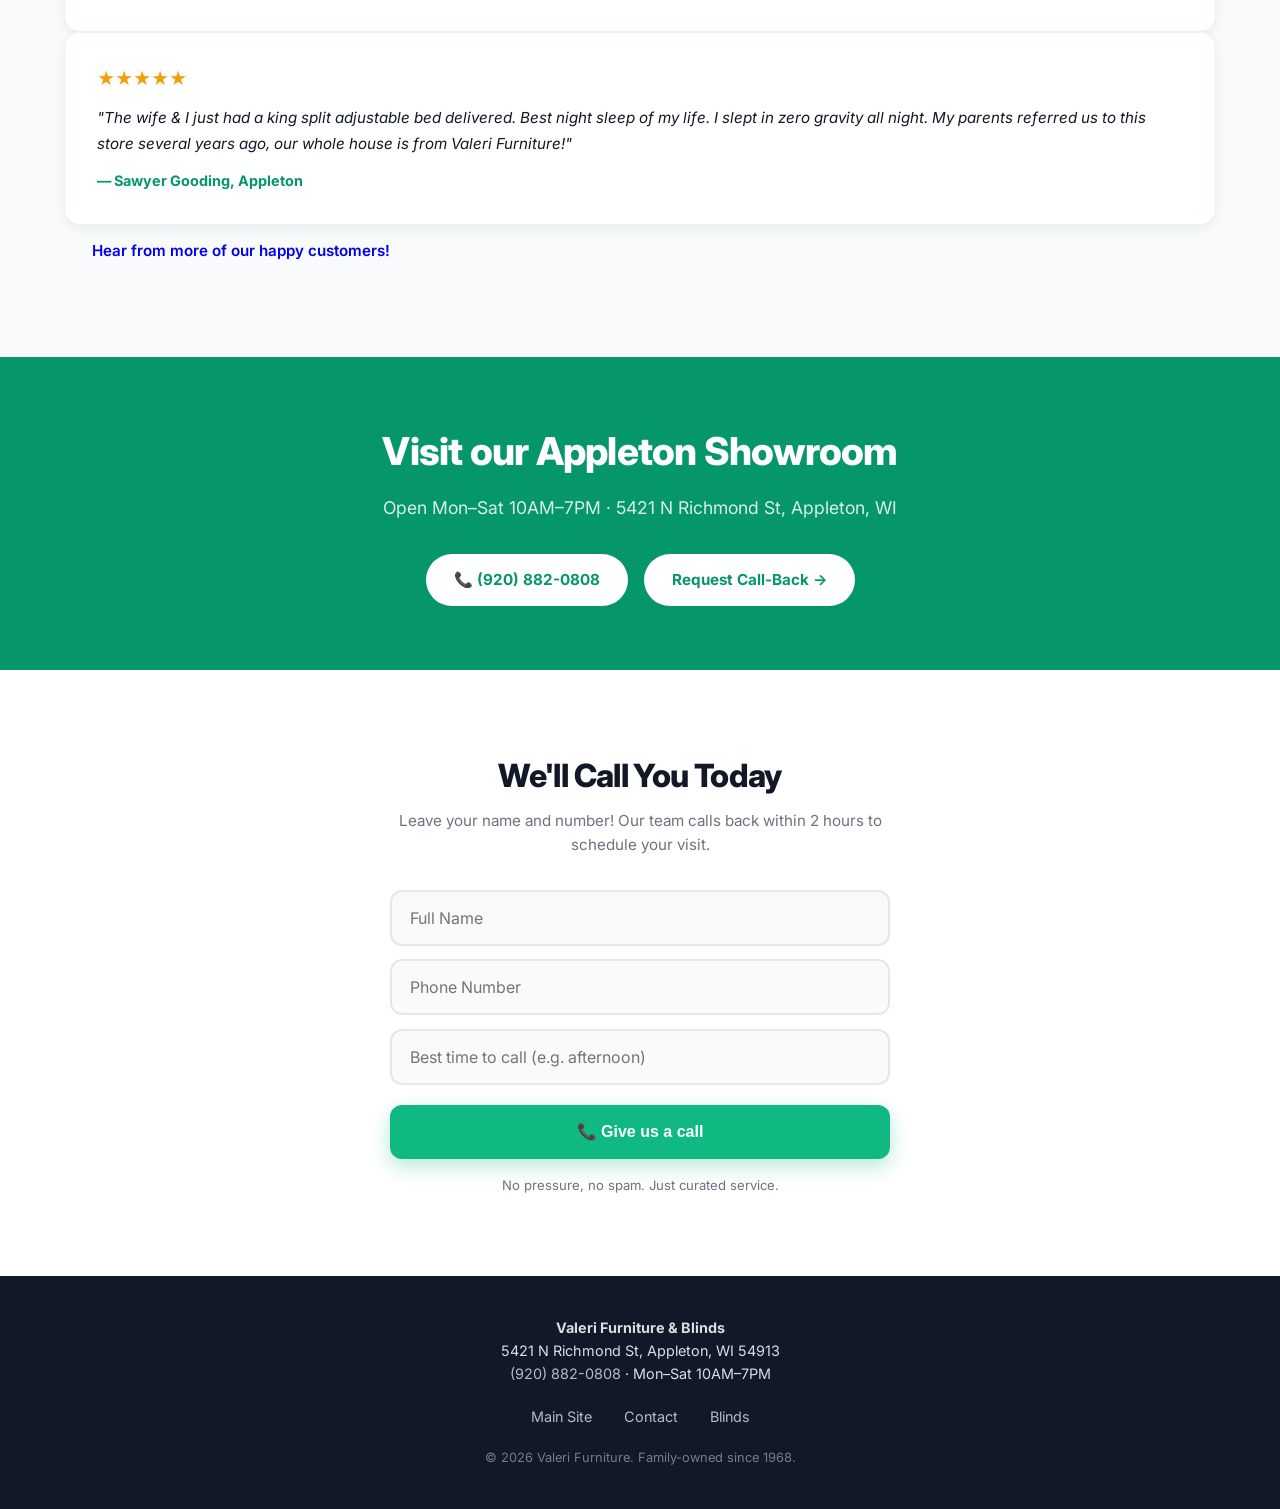
==== commit dc15ce28: "Added arrows to testimonials movement" ====
--- a/landing1/index.html
+++ b/landing1/index.html
@@ -168,9 +168,21 @@
       <h2 class="section-title">Customer Stories</h2>
       <h2 class="section-title">Forty Years of Satisfied Families</h2>
       <p class="section-subtitle">The measure of our work is not the furniture we sell. It is the customers who return, year after year.</p>
-      <img src="Valerii.jpg" style="margin-top: 20px;" alt="The Valeri Family" class="center">
-
-      <div class="testimonial-slider">
+      <img src="Valerii.jpg" style="margin-top: 20px;" alt="The Valeri Family" class="center-image">
+
+      <div class="slider-wrapper">
+        <button class="slider-arrow slider-arrow--prev" id="lp1Prev" aria-label="Previous testimonial">
+          &#8592;
+        </button>
+
+        <div class="testimonial-slider" id="lp1Slider">
+          <!-- your existing blockquote cards stay here unchanged -->
+        </div>
+
+        <button class="slider-arrow slider-arrow--next" id="lp1Next" aria-label="Next testimonial">
+          &#8594;
+        </button>
+      </div>
 
         <blockquote class="testimonial">
           <div class="stars">★★★★★</div>
--- a/landing1/styles.css
+++ b/landing1/styles.css
@@ -37,15 +37,12 @@
   padding: 0 1.5rem;
 }
 
-.center {
+.center-image {
   display: block;
   margin-left: auto;
   margin-right: auto;
-  /* Optional: Add width or max-width for responsiveness */
-  max-width: 100%;
-  width: 50%;
-}
-
+  width: 50%; /* or any specific width, e.g., 200px */
+}
 
 /* ---- Header ---- */
 .header {
@@ -585,4 +582,49 @@
   .header, .cta-section, .quickform, .nav, .hero-offer, .trust-bar { display: none !important; }
   a[href^="tel:"] { color: black !important; }
   a[href^="tel:"]::after { content: " (" attr(href) ")"; font-weight: bold; }
+}
+
+/* ---- Testimonial Slider Arrows ---- */
+.slider-wrapper {
+  position: relative;
+  display: flex;
+  align-items: center;
+  gap: 0.75rem;
+  margin-bottom: 2rem;
+}
+
+.slider-arrow {
+  flex-shrink: 0;
+  width: 44px;
+  height: 44px;
+  border-radius: 50%;
+  border: 2px solid var(--primary);
+  background: white;
+  color: var(--primary);
+  font-size: 1.2rem;
+  display: flex;
+  align-items: center;
+  justify-content: center;
+  cursor: pointer;
+  transition: var(--transition);
+  z-index: 2;
+  line-height: 1;
+}
+
+.slider-arrow:hover {
+  background: var(--primary);
+  color: white;
+  transform: scale(1.08);
+}
+
+.slider-arrow:disabled {
+  opacity: 0.3;
+  cursor: not-allowed;
+  transform: none;
+}
+
+/* Slider takes remaining space */
+.slider-wrapper .testimonial-slider {
+  flex: 1;
+  min-width: 0;
 }
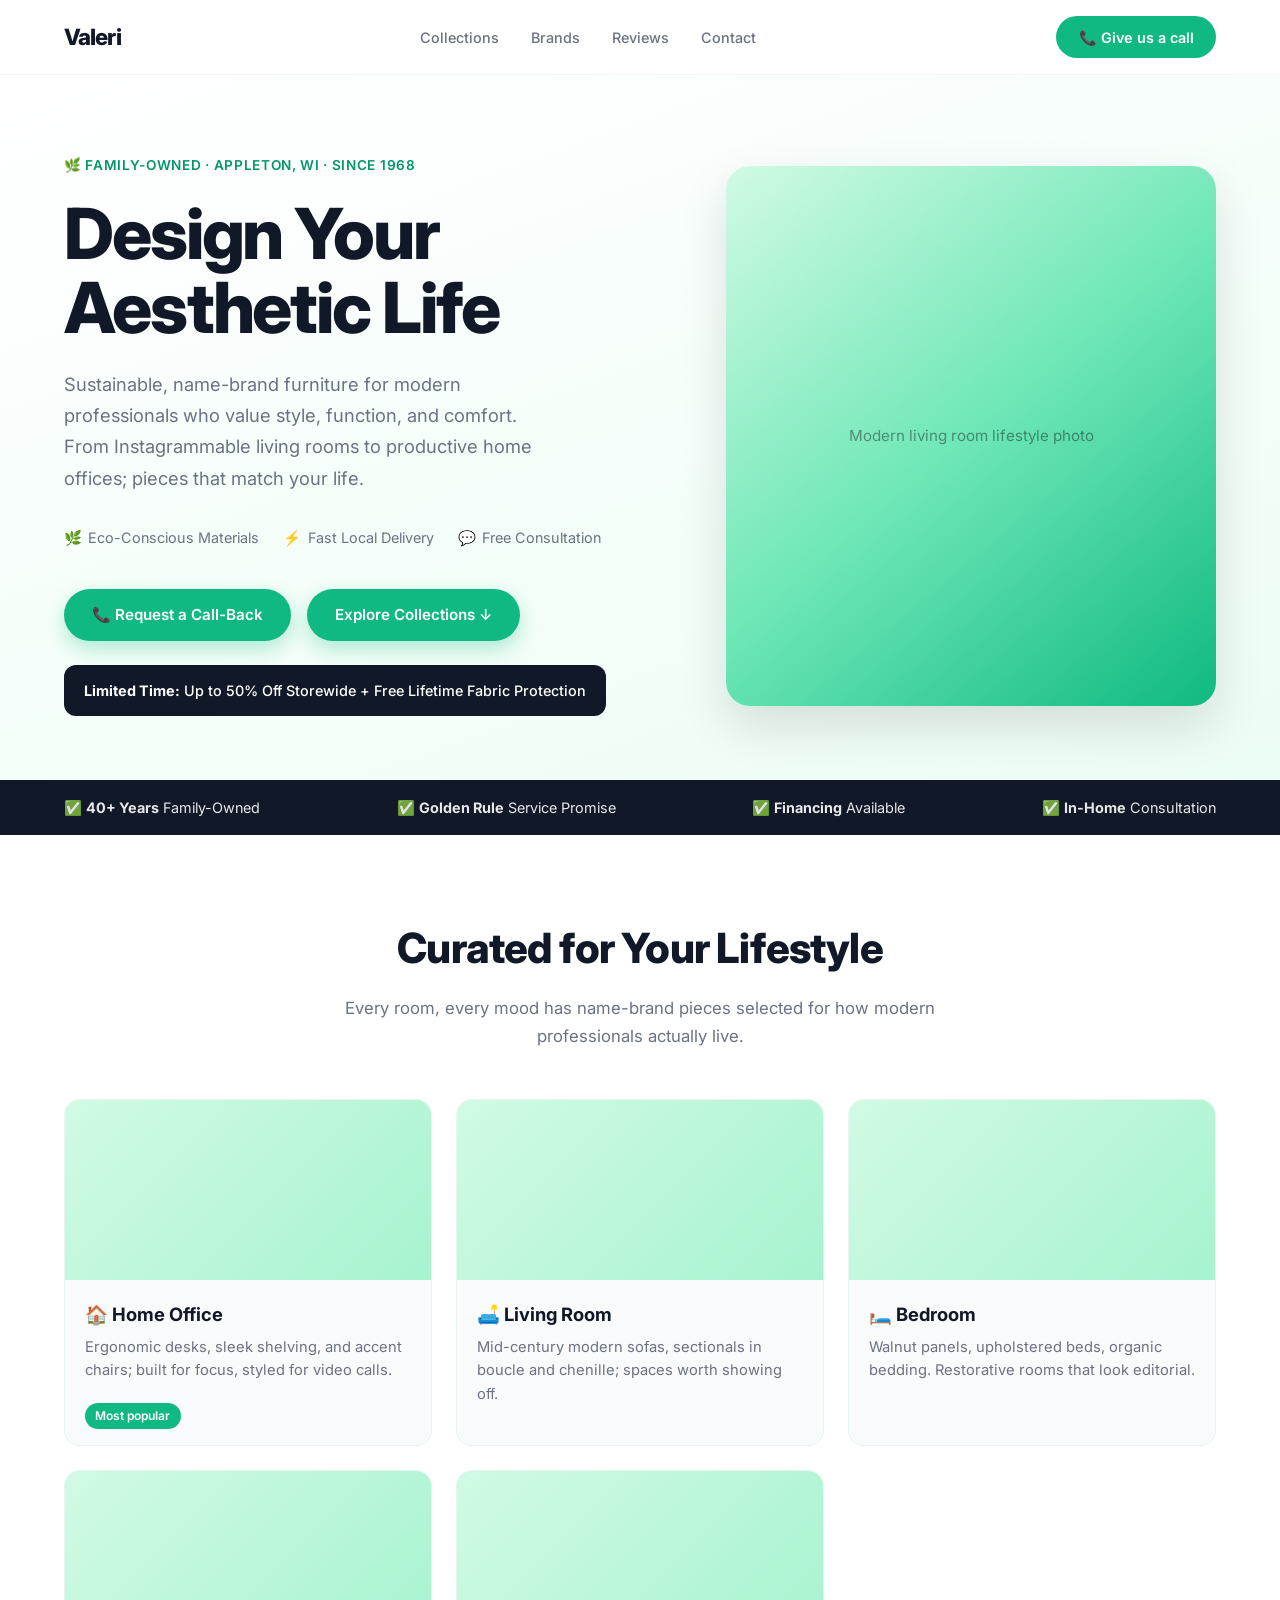
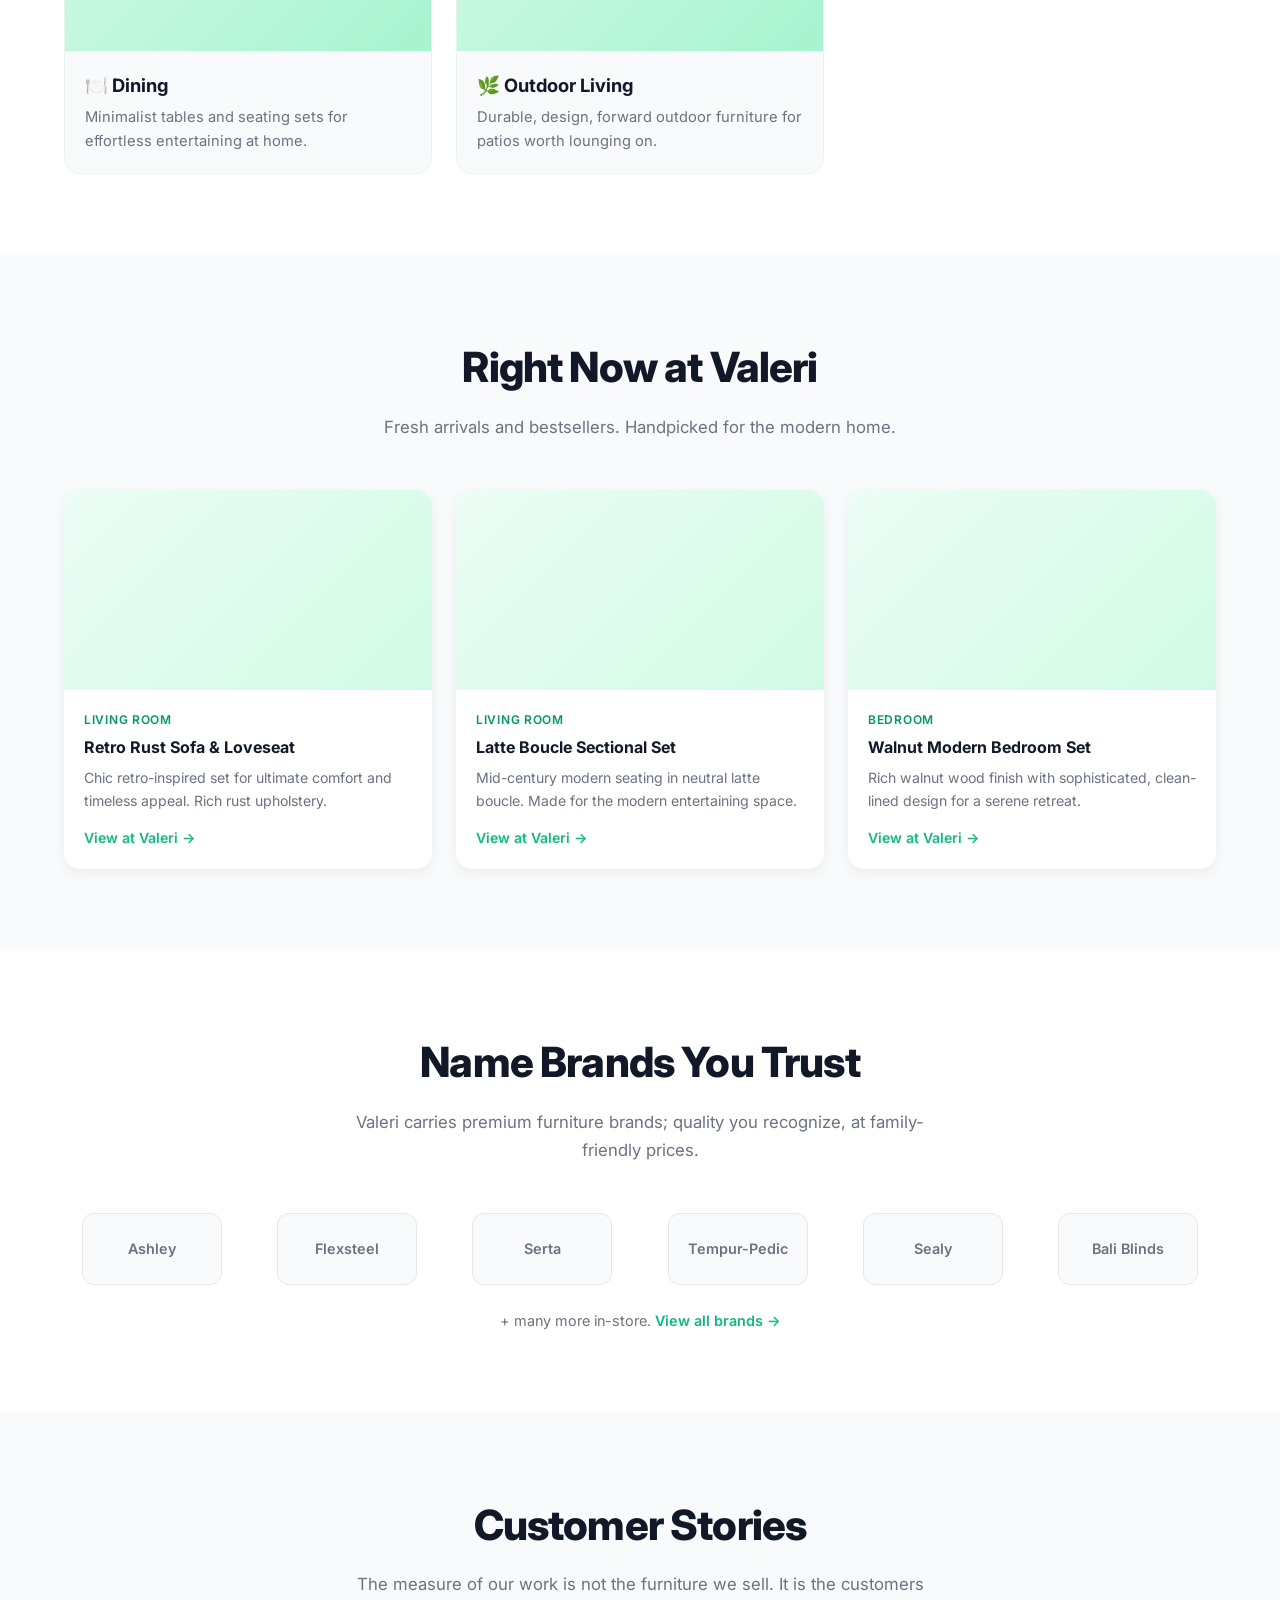
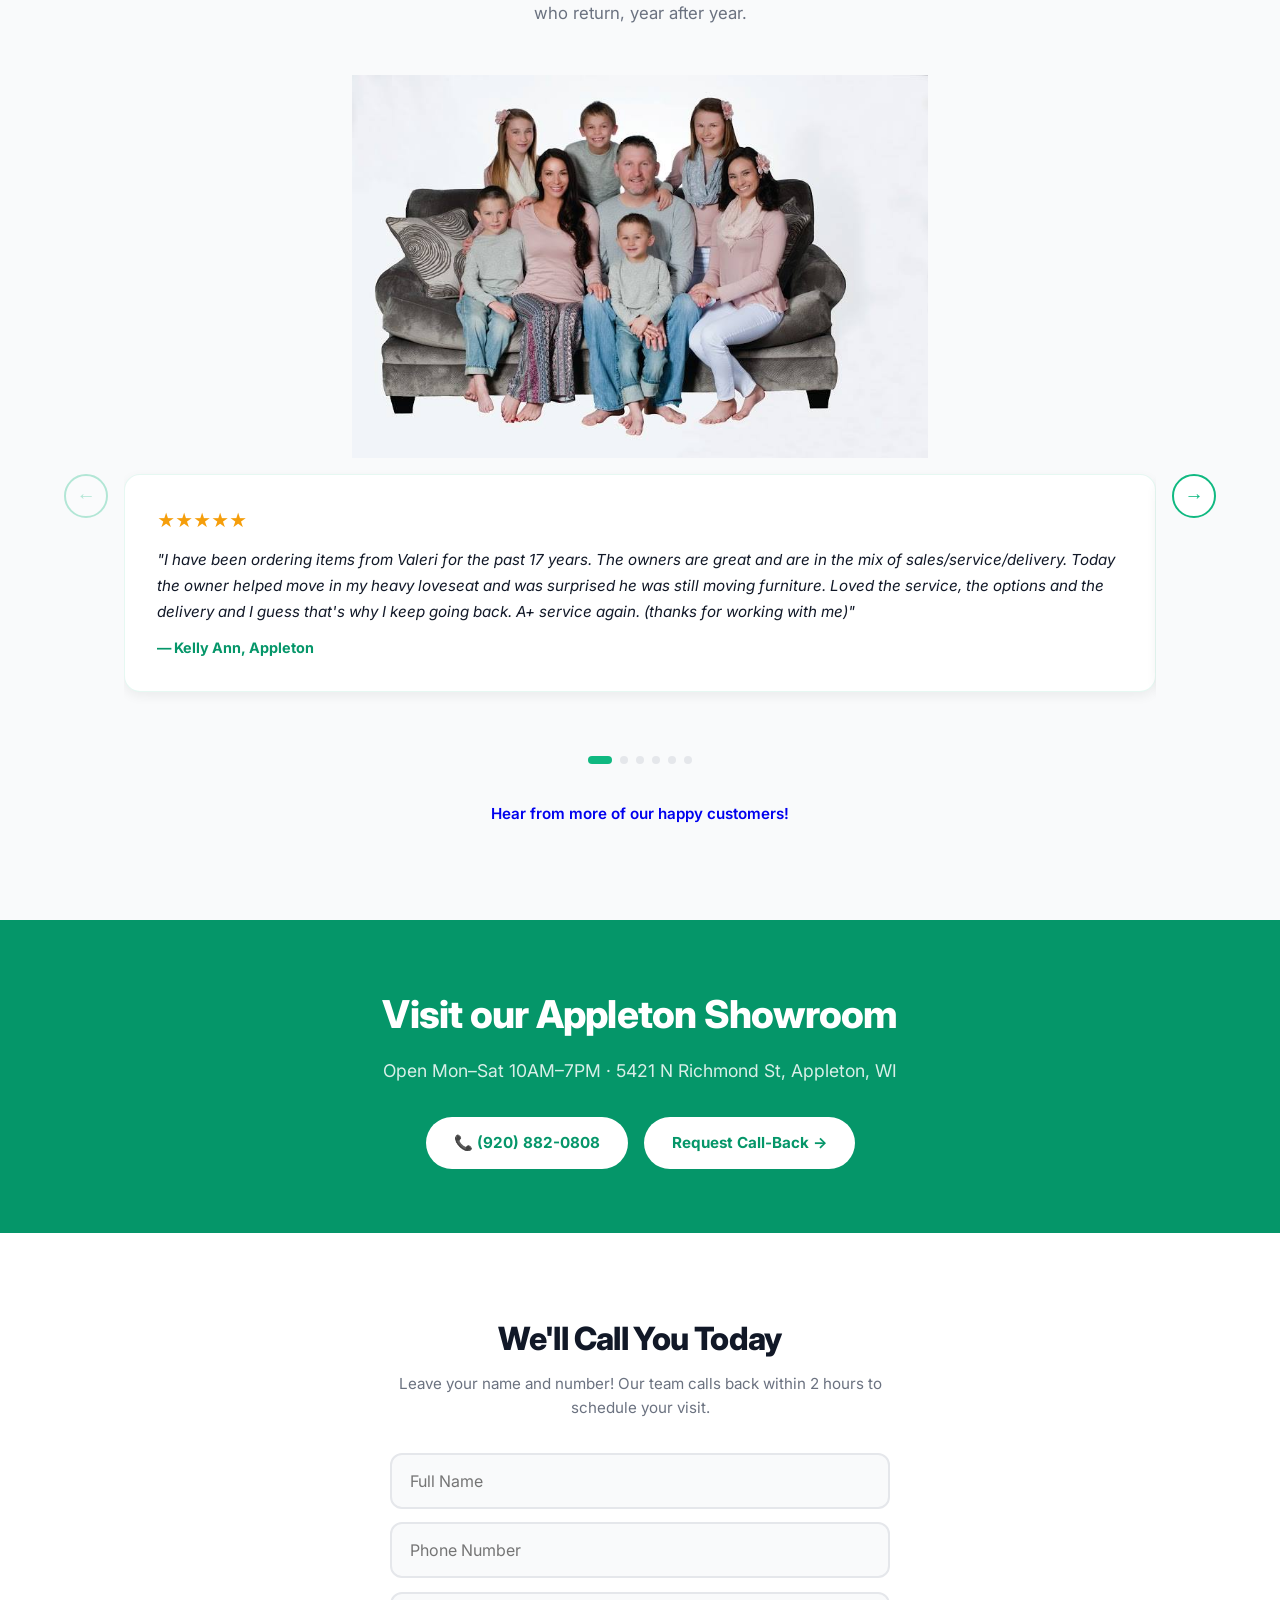
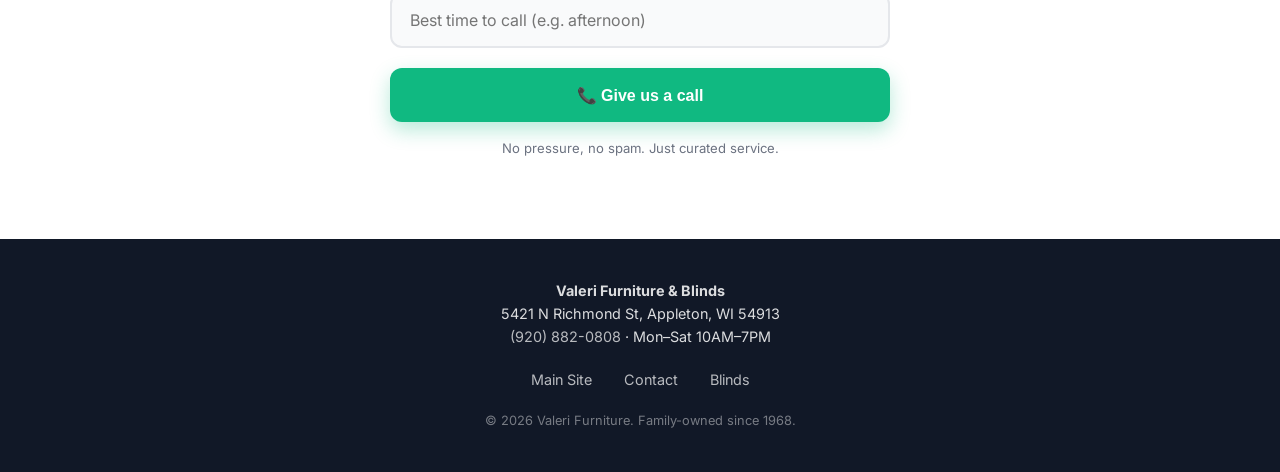
==== commit a0305ce8: "Next attempted solution of testimonial arrow problem" ====
--- a/landing1/index.html
+++ b/landing1/index.html
@@ -163,26 +163,16 @@
   </section>
 
   <!-- Testimonials -->
-  <section id="testimonials" class="section testimonials">
-    <div class="container">
-      <h2 class="section-title">Customer Stories</h2>
-      <h2 class="section-title">Forty Years of Satisfied Families</h2>
-      <p class="section-subtitle">The measure of our work is not the furniture we sell. It is the customers who return, year after year.</p>
-      <img src="Valerii.jpg" style="margin-top: 20px;" alt="The Valeri Family" class="center-image">
-
-      <div class="slider-wrapper">
-        <button class="slider-arrow slider-arrow--prev" id="lp1Prev" aria-label="Previous testimonial">
-          &#8592;
-        </button>
-
-        <div class="testimonial-slider" id="lp1Slider">
-          <!-- your existing blockquote cards stay here unchanged -->
-        </div>
-
-        <button class="slider-arrow slider-arrow--next" id="lp1Next" aria-label="Next testimonial">
-          &#8594;
-        </button>
-      </div>
+<section id="testimonials" class="section testimonials">
+  <div class="container">
+    <h2 class="section-title">Customer Stories</h2>
+    <p class="section-subtitle">The measure of our work is not the furniture we sell. It is the customers who return, year after year.</p>
+    <img src="Valerii.jpg" style="margin-top:20px" alt="The Valeri Family" class="center-image">
+
+    <div class="slider-wrapper">
+      <button class="slider-arrow" id="lp1Prev" aria-label="Previous testimonial">&#8592;</button>
+
+      <div class="testimonial-slider" id="lp1Slider">
 
         <blockquote class="testimonial">
           <div class="stars">★★★★★</div>
@@ -204,28 +194,30 @@
 
         <blockquote class="testimonial">
           <div class="stars">★★★★★</div>
-          <p>"Purchased a bedroom set, sectional, mattress & adjustable bed from Valeri Furniture. We are very happy and continue to come back, we even ordered blinds & they installed them a few months ago. This is our go to store! We love Valeri Furniture."</p>
+          <p>"Purchased a bedroom set, sectional, mattress &amp; adjustable bed from Valeri Furniture. We are very happy and continue to come back, we even ordered blinds &amp; they installed them a few months ago. This is our go to store! We love Valeri Furniture."</p>
           <cite>— Gabe Vanske, Appleton</cite>
         </blockquote>
-        
-
-        <blockquote class="testimonial">
-          <div class="stars">★★★★★</div>
-          <p>"We had purchased a complete living room set back in 2009 from them. After years of wear and tear, kids and dogs we wanted to finally upgrade with the recent purchase of a new home. We looked many places for a sectional that would fit our budget and need. We found that once again here. We worked with Kenn who was absolutely terrific! He was helpful, knowledgeable and not pushy at all! Would definitely recommend them again to anyone!"</p>
+
+        <blockquote class="testimonial">
+          <div class="stars">★★★★★</div>
+          <p>"We had purchased a complete living room set back in 2009 from them. After years of wear and tear, kids and dogs we wanted to finally upgrade with the recent purchase of a new home. We worked with Kenn who was absolutely terrific! He was helpful, knowledgeable and not pushy at all! Would definitely recommend them again to anyone!"</p>
           <cite>— Johanna Edwards, Appleton</cite>
         </blockquote>
 
         <blockquote class="testimonial">
           <div class="stars">★★★★★</div>
-          <p>"The wife & I just had a king split adjustable bed delivered. Best night sleep of my life. I slept in zero gravity all night. My parents referred us to this store several years ago, our whole house is from Valeri Furniture!"</p>
+          <p>"The wife &amp; I just had a king split adjustable bed delivered. Best night sleep of my life. I slept in zero gravity all night. My parents referred us to this store several years ago, our whole house is from Valeri Furniture!"</p>
           <cite>— Sawyer Gooding, Appleton</cite>
         </blockquote>
 
-        <a href="https://www.google.com/search?sca_esv=5e11387e8a170f54&biw=1536&bih=730&sxsrf=ANbL-n7asHtGsJh8HxLMoYu7cb5qwlMh2Q:1772824859037&si=AL3DRZHrmvnFAVQPOO2Bzhf8AX9KZZ6raUI_dT7DG_z0kV2_xyOXmFd7DZSTXP_BuLMNf1YDcKlBXFcZuJxismnZFxEmc47LYChSR11AWuBav4-r_kHDCDWfAqDIqKJzDCmRNh333SdoqXtrgco1N5qkAnIiEr9kTg%3D%3D&q=Valeri+Furniture+%26+Blinds+Reviews&sa=X&ved=2ahUKEwjr--Kf_4uTAxW1p1YBHQ_rB0cQ0bkNegQIKRAH" class="btn btn-gold btn-large">Hear from more of our happy customers!</a>
-
-      </div>
-    </div>
-  </section>
+      </div><!-- END #lp1Slider -->
+
+      <button class="slider-arrow" id="lp1Next" aria-label="Next testimonial">&#8594;</button>
+    </div><!-- END .slider-wrapper -->
+
+    <a href="https://www.google.com/search?q=Valeri+Furniture+%26+Blinds+Reviews" target="_blank" class="btn btn-gold btn-large" style="display:block;text-align:center;margin-top:1.5rem">Hear from more of our happy customers!</a>
+  </div>
+</section>
 
   <!-- CTA Strip -->
   <section class="cta-section">
--- a/landing1/styles.css
+++ b/landing1/styles.css
@@ -413,43 +413,6 @@
   text-decoration: none;
 }
 
-/* ---- Testimonials ---- */
-.testimonials { background: var(--neutral-50); }
-.testimonial-slider {
-  display: flex;
-  gap: 1.5rem;
-  overflow-x: auto;
-  padding: 1rem 0 2rem;
-  scrollbar-width: none;
-  -ms-overflow-style: none;
-}
-.testimonial-slider::-webkit-scrollbar { display: none; }
-.testimonial {
-  flex: 0 0 380px;
-  background: white;
-  padding: 2rem;
-  border-radius: var(--radius);
-  box-shadow: var(--shadow-sm);
-  border: 1px solid rgba(16,185,129,0.1);
-  display: flex;
-  flex-direction: column;
-  gap: 0.75rem;
-}
-.stars { color: #F59E0B; font-size: 1.1rem; }
-.testimonial p {
-  font-size: 0.95rem;
-  color: var(--text-primary);
-  line-height: 1.7;
-  font-style: italic;
-  flex: 1;
-}
-.testimonial cite {
-  font-weight: 700;
-  font-style: normal;
-  font-size: 0.9rem;
-  color: var(--secondary);
-}
-
 /* ---- CTA Section ---- */
 .cta-section {
   background: var(--secondary);
@@ -565,7 +528,6 @@
   .hero { padding: 3.5rem 0 3rem; }
   .hero h1 { font-size: 2.8rem; }
   .section { padding: 3.5rem 0; }
-  .testimonial { flex: 0 0 300px; }
   .grid-3 { grid-template-columns: 1fr; }
   .trust-grid { flex-direction: column; align-items: flex-start; gap: 0.5rem; }
 }
@@ -584,13 +546,59 @@
   a[href^="tel:"]::after { content: " (" attr(href) ")"; font-weight: bold; }
 }
 
-/* ---- Testimonial Slider Arrows ---- */
+/* ---- Testimonial Slider ---- */
+.testimonials .container {
+  overflow: hidden; /* clip cards at the section boundary */
+}
+
 .slider-wrapper {
   position: relative;
   display: flex;
-  align-items: center;
+  align-items: flex-start;
+  gap: 1rem;
+  margin-bottom: 2rem;
+}
+
+.testimonial-slider {
+  display: flex;
+  gap: 0;
+  overflow: hidden;       /* must be hidden, not auto */
+  scroll-snap-type: x mandatory;
+  scroll-behavior: smooth;
+  padding: 1rem 0 2rem;
+  flex: 1;
+  min-width: 0;           /* critical — lets flexchild shrink below content size */
+  width: 0;               /* forces the slider to respect its flex container */
+}
+
+.testimonial {
+  flex: 0 0 100%;         /* each card = full slider width */
+  scroll-snap-align: start;
+  flex-shrink: 0;
+  box-sizing: border-box;
+  background: white;
+  padding: 2rem;
+  border-radius: var(--radius);
+  box-shadow: var(--shadow-sm);
+  border: 1px solid rgba(16,185,129,0.1);
+  display: flex;
+  flex-direction: column;
   gap: 0.75rem;
-  margin-bottom: 2rem;
+}
+
+.stars { color: #F59E0B; font-size: 1.1rem; }
+.testimonial p {
+  font-size: 0.95rem;
+  color: var(--text-primary);
+  line-height: 1.7;
+  font-style: italic;
+  flex: 1;
+}
+.testimonial cite {
+  font-weight: 700;
+  font-style: normal;
+  font-size: 0.9rem;
+  color: var(--secondary);
 }
 
 .slider-arrow {
@@ -609,22 +617,37 @@
   transition: var(--transition);
   z-index: 2;
   line-height: 1;
-}
-
+  margin-top: 1rem; /* align with card top */
+}
 .slider-arrow:hover {
   background: var(--primary);
   color: white;
   transform: scale(1.08);
 }
-
 .slider-arrow:disabled {
   opacity: 0.3;
   cursor: not-allowed;
   transform: none;
 }
 
-/* Slider takes remaining space */
-.slider-wrapper .testimonial-slider {
-  flex: 1;
-  min-width: 0;
+.slider-dots {
+  display: flex;
+  justify-content: center;
+  gap: 0.5rem;
+  margin-top: 0.5rem;
+}
+.slider-dot {
+  width: 8px;
+  height: 8px;
+  border-radius: 50%;
+  background: #E5E7EB;
+  border: none;
+  cursor: pointer;
+  transition: var(--transition);
+  padding: 0;
+}
+.slider-dot.active {
+  background: var(--primary);
+  width: 24px;
+  border-radius: 4px;
 }
